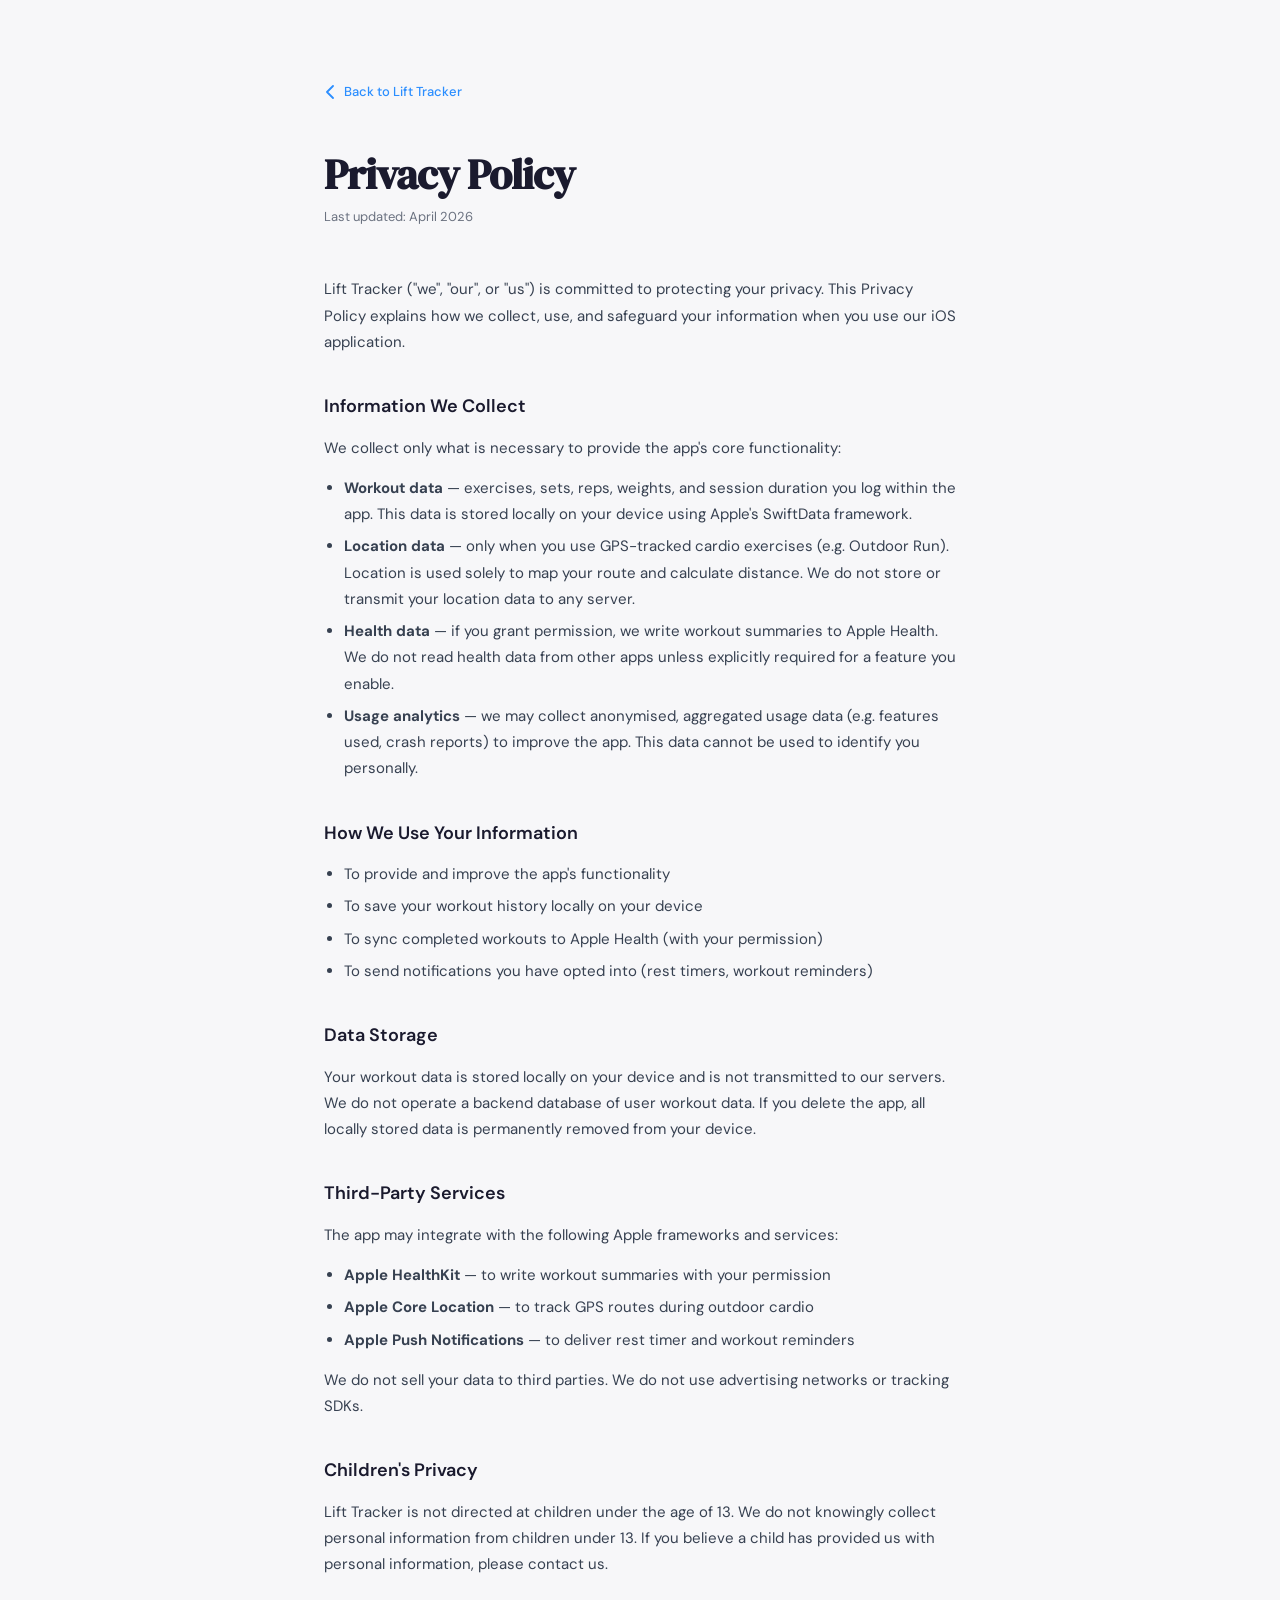
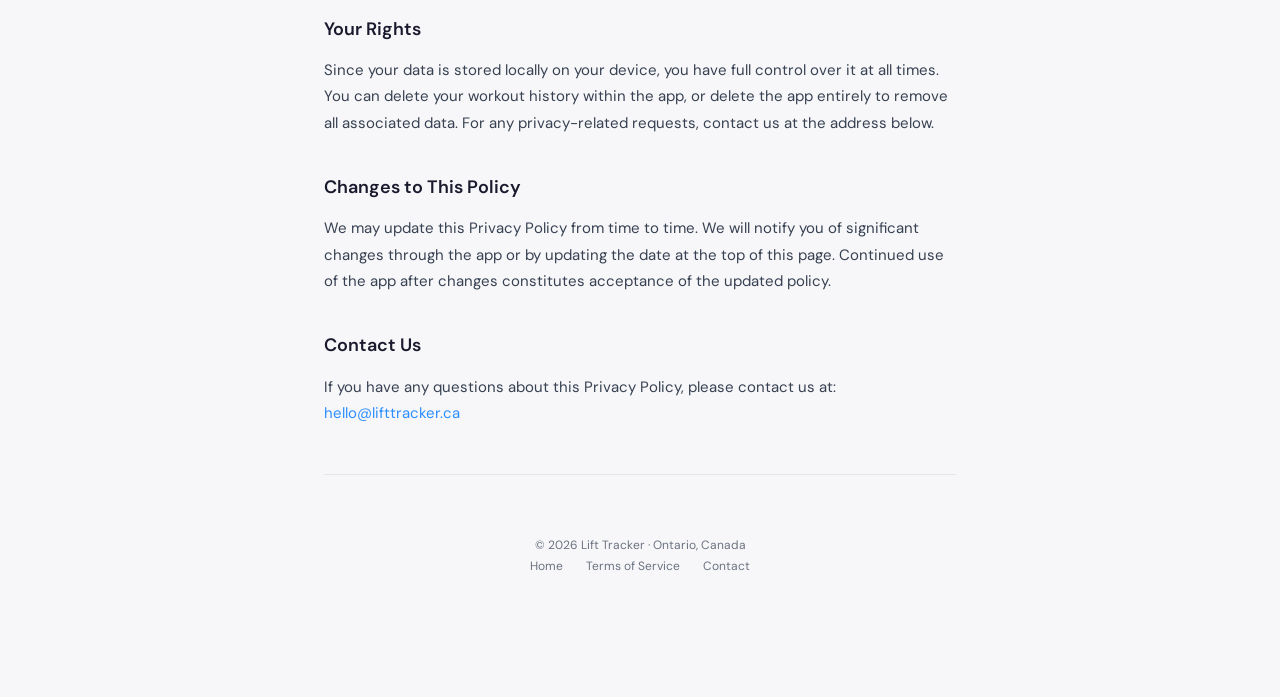
==== privacy.html @ 6d3fec97 "Add files via upload" ====
<!DOCTYPE html>
<html lang="en">
<head>
<meta charset="UTF-8">
<meta name="viewport" content="width=device-width, initial-scale=1.0">
<title>Privacy Policy — Lift Tracker</title>
<link rel="preconnect" href="https://fonts.googleapis.com">
<link href="https://fonts.googleapis.com/css2?family=DM+Sans:opsz,wght@9..40,400;9..40,500;9..40,600&family=DM+Serif+Display&display=swap" rel="stylesheet">
<style>
  *, *::before, *::after { box-sizing: border-box; margin: 0; padding: 0; }
  :root { --blue: #2B8EFF; --text: #1a1a2e; --muted: #6b7280; --bg: #f7f7f9; --border: rgba(0,0,0,0.07); }
  body { background: var(--bg); color: var(--text); font-family: 'DM Sans', sans-serif; line-height: 1.75; }
  .wrap { max-width: 680px; margin: 0 auto; padding: 80px 24px 120px; }
  .back { display: inline-flex; align-items: center; gap: 6px; font-size: 13px; color: var(--blue); text-decoration: none; margin-bottom: 48px; font-weight: 500; }
  .back:hover { opacity: 0.7; }
  .back svg { width: 14px; height: 14px; }
  h1 { font-family: 'DM Serif Display', serif; font-size: 42px; letter-spacing: -1px; line-height: 1.1; color: var(--text); margin-bottom: 8px; }
  .updated { font-size: 13px; color: var(--muted); margin-bottom: 48px; }
  h2 { font-size: 18px; font-weight: 600; color: var(--text); margin: 36px 0 12px; }
  p { font-size: 15px; color: #374151; margin-bottom: 14px; }
  ul { font-size: 15px; color: #374151; padding-left: 20px; margin-bottom: 14px; }
  ul li { margin-bottom: 6px; }
  .divider { height: 0.5px; background: var(--border); margin: 48px 0; }
  a { color: var(--blue); text-decoration: none; }
  a:hover { text-decoration: underline; }
  footer { text-align: center; font-size: 12px; color: var(--muted); margin-top: 60px; }
  footer a { color: var(--muted); margin: 0 10px; }
</style>
</head>
<body>
<div class="wrap">
  <a class="back" href="/"><svg viewBox="0 0 14 14" fill="none"><path d="M9 1L3 7l6 6" stroke="currentColor" stroke-width="1.8" stroke-linecap="round" stroke-linejoin="round"/></svg>Back to Lift Tracker</a>

  <h1>Privacy Policy</h1>
  <p class="updated">Last updated: April 2026</p>

  <p>Lift Tracker ("we", "our", or "us") is committed to protecting your privacy. This Privacy Policy explains how we collect, use, and safeguard your information when you use our iOS application.</p>

  <h2>Information We Collect</h2>
  <p>We collect only what is necessary to provide the app's core functionality:</p>
  <ul>
    <li><strong>Workout data</strong> — exercises, sets, reps, weights, and session duration you log within the app. This data is stored locally on your device using Apple's SwiftData framework.</li>
    <li><strong>Location data</strong> — only when you use GPS-tracked cardio exercises (e.g. Outdoor Run). Location is used solely to map your route and calculate distance. We do not store or transmit your location data to any server.</li>
    <li><strong>Health data</strong> — if you grant permission, we write workout summaries to Apple Health. We do not read health data from other apps unless explicitly required for a feature you enable.</li>
    <li><strong>Usage analytics</strong> — we may collect anonymised, aggregated usage data (e.g. features used, crash reports) to improve the app. This data cannot be used to identify you personally.</li>
  </ul>

  <h2>How We Use Your Information</h2>
  <ul>
    <li>To provide and improve the app's functionality</li>
    <li>To save your workout history locally on your device</li>
    <li>To sync completed workouts to Apple Health (with your permission)</li>
    <li>To send notifications you have opted into (rest timers, workout reminders)</li>
  </ul>

  <h2>Data Storage</h2>
  <p>Your workout data is stored locally on your device and is not transmitted to our servers. We do not operate a backend database of user workout data. If you delete the app, all locally stored data is permanently removed from your device.</p>

  <h2>Third-Party Services</h2>
  <p>The app may integrate with the following Apple frameworks and services:</p>
  <ul>
    <li><strong>Apple HealthKit</strong> — to write workout summaries with your permission</li>
    <li><strong>Apple Core Location</strong> — to track GPS routes during outdoor cardio</li>
    <li><strong>Apple Push Notifications</strong> — to deliver rest timer and workout reminders</li>
  </ul>
  <p>We do not sell your data to third parties. We do not use advertising networks or tracking SDKs.</p>

  <h2>Children's Privacy</h2>
  <p>Lift Tracker is not directed at children under the age of 13. We do not knowingly collect personal information from children under 13. If you believe a child has provided us with personal information, please contact us.</p>

  <h2>Your Rights</h2>
  <p>Since your data is stored locally on your device, you have full control over it at all times. You can delete your workout history within the app, or delete the app entirely to remove all associated data. For any privacy-related requests, contact us at the address below.</p>

  <h2>Changes to This Policy</h2>
  <p>We may update this Privacy Policy from time to time. We will notify you of significant changes through the app or by updating the date at the top of this page. Continued use of the app after changes constitutes acceptance of the updated policy.</p>

  <h2>Contact Us</h2>
  <p>If you have any questions about this Privacy Policy, please contact us at:<br>
  <a href="mailto:hello@lifttracker.ca">hello@lifttracker.ca</a></p>

  <div class="divider"></div>
  <footer>
    © 2026 Lift Tracker · Ontario, Canada
    <br>
    <a href="/">Home</a>
    <a href="/terms.html">Terms of Service</a>
    <a href="mailto:hello@lifttracker.ca">Contact</a>
  </footer>
</div>
</body>
</html>
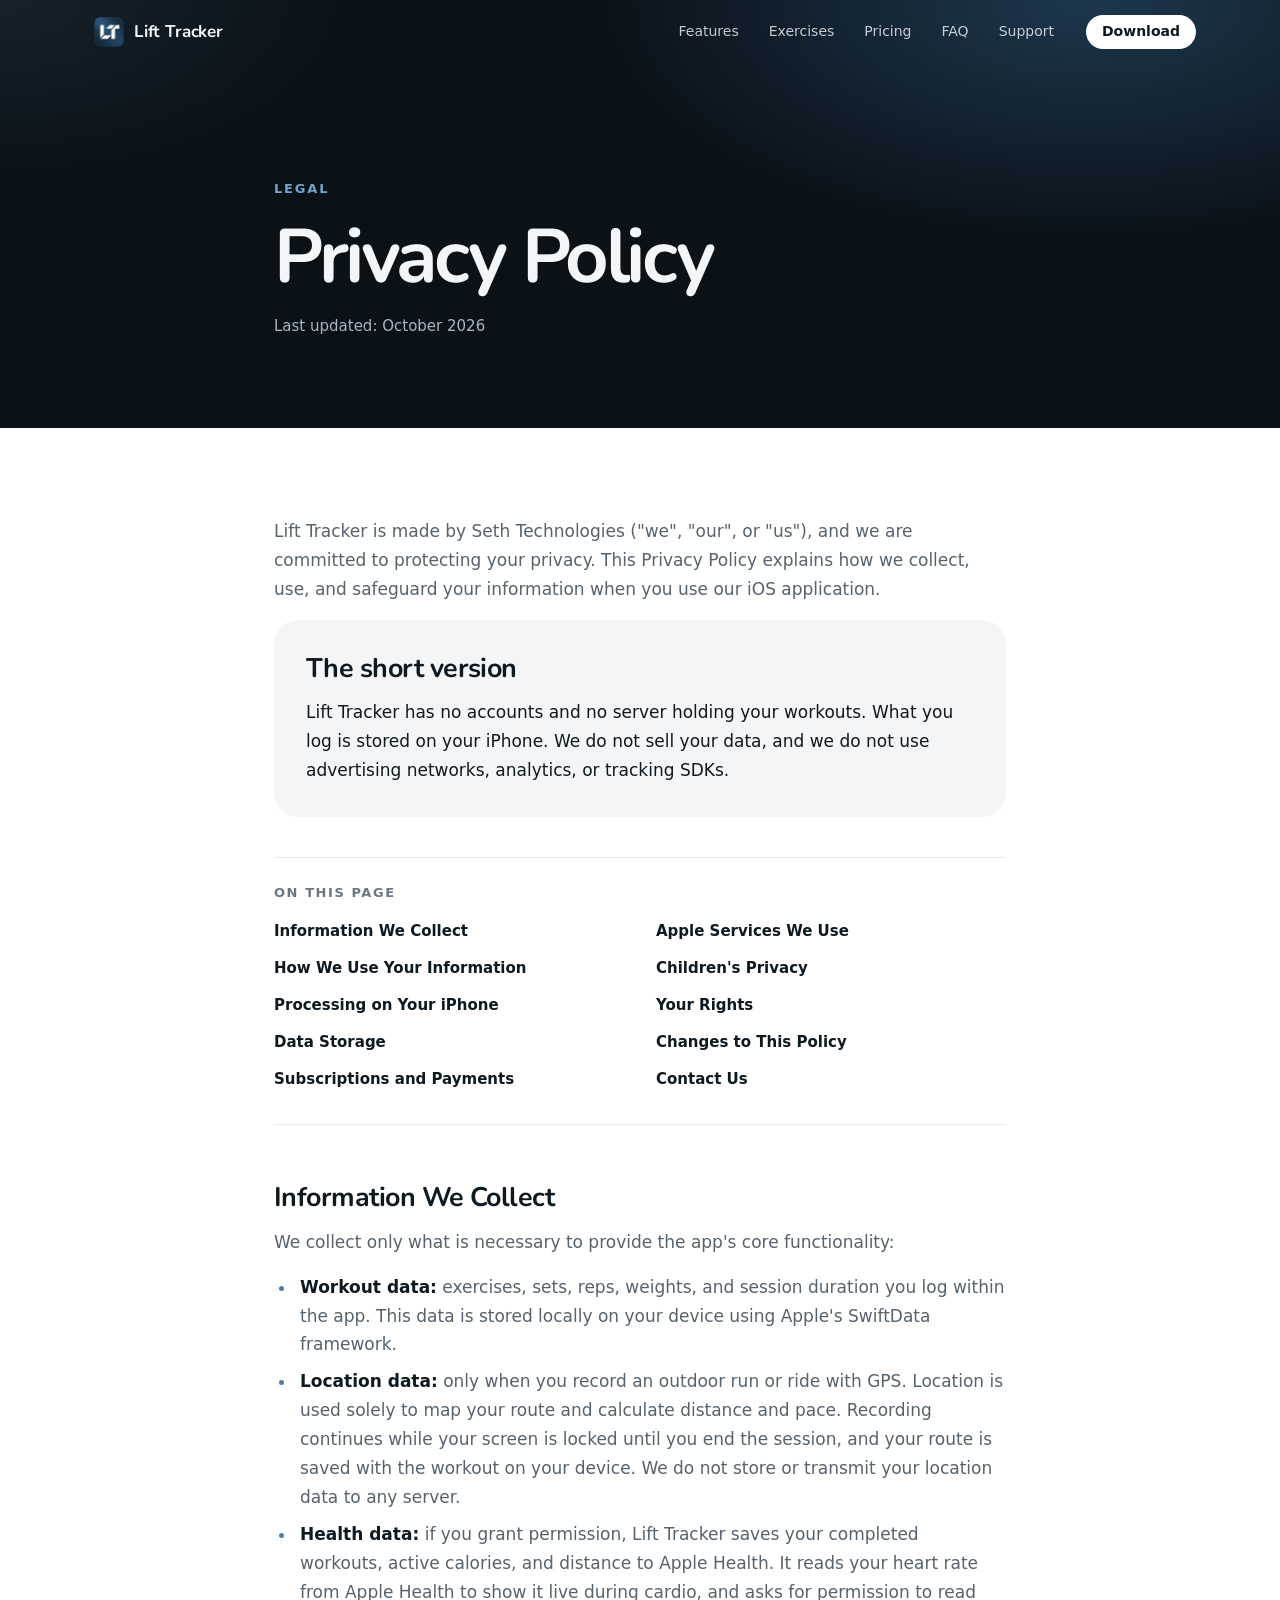
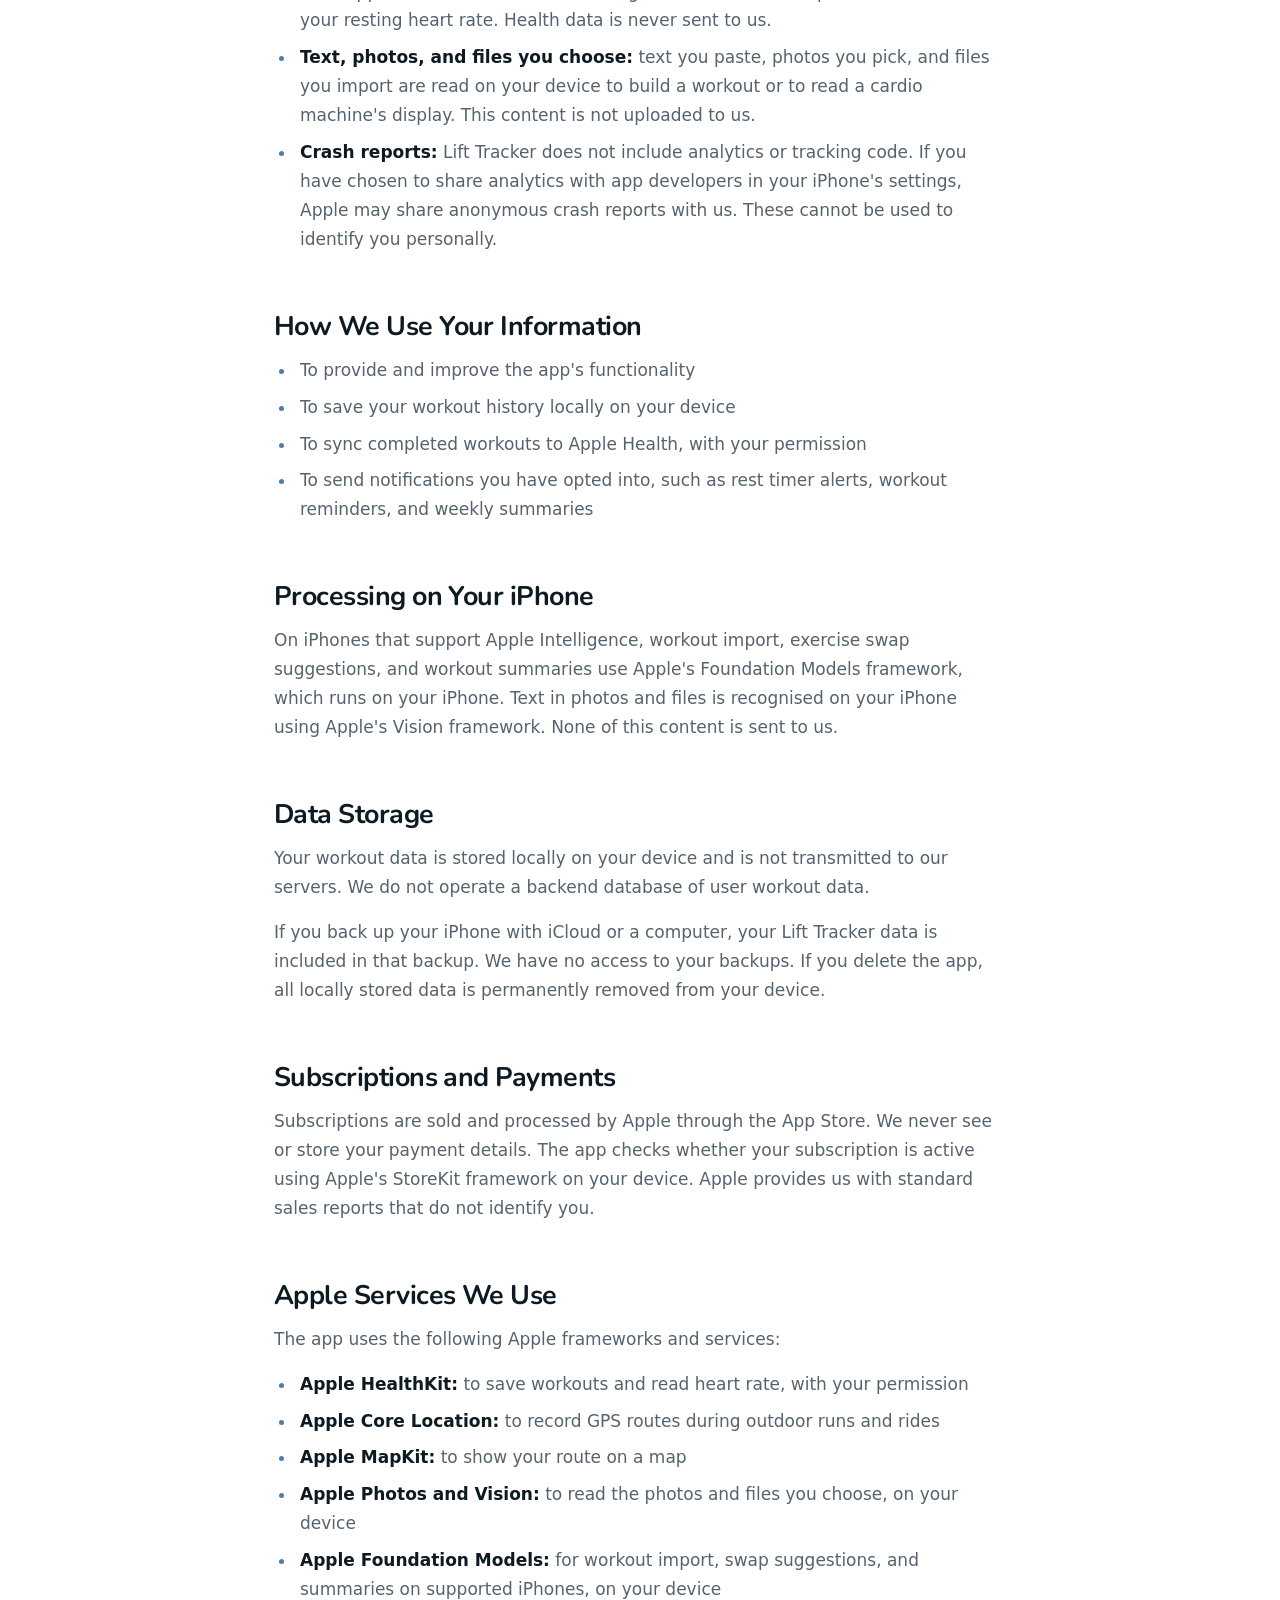
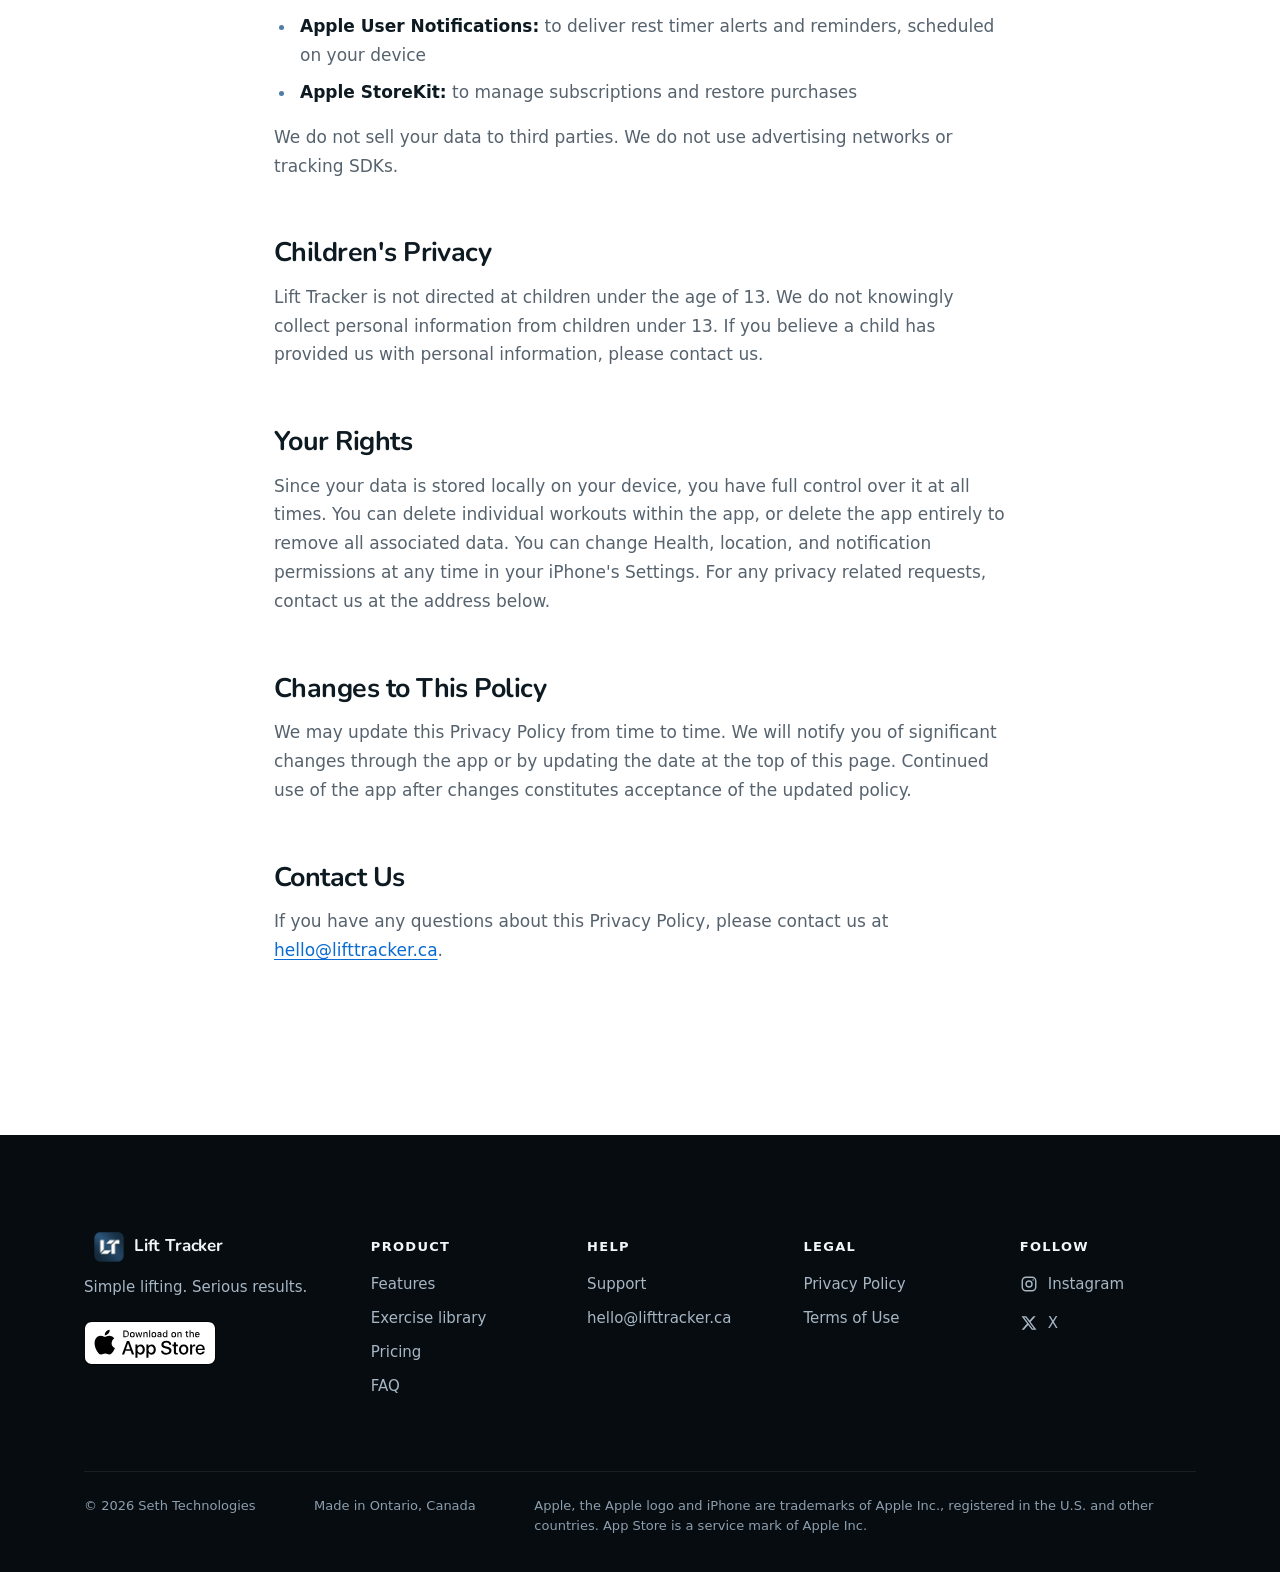
==== commit b954baa9: "Launch the new lifttracker.ca Replaces the pre-launch beta page with the new marketing site: home, s" ====
--- a/privacy.html
+++ b/privacy.html
@@ -1,91 +1,185 @@
-<!DOCTYPE html>
-<html lang="en">
+<!doctype html>
+<html lang="en-CA">
 <head>
-<meta charset="UTF-8">
-<meta name="viewport" content="width=device-width, initial-scale=1.0">
-<title>Privacy Policy — Lift Tracker</title>
-<link rel="preconnect" href="https://fonts.googleapis.com">
-<link href="https://fonts.googleapis.com/css2?family=DM+Sans:opsz,wght@9..40,400;9..40,500;9..40,600&family=DM+Serif+Display&display=swap" rel="stylesheet">
-<style>
-  *, *::before, *::after { box-sizing: border-box; margin: 0; padding: 0; }
-  :root { --blue: #2B8EFF; --text: #1a1a2e; --muted: #6b7280; --bg: #f7f7f9; --border: rgba(0,0,0,0.07); }
-  body { background: var(--bg); color: var(--text); font-family: 'DM Sans', sans-serif; line-height: 1.75; }
-  .wrap { max-width: 680px; margin: 0 auto; padding: 80px 24px 120px; }
-  .back { display: inline-flex; align-items: center; gap: 6px; font-size: 13px; color: var(--blue); text-decoration: none; margin-bottom: 48px; font-weight: 500; }
-  .back:hover { opacity: 0.7; }
-  .back svg { width: 14px; height: 14px; }
-  h1 { font-family: 'DM Serif Display', serif; font-size: 42px; letter-spacing: -1px; line-height: 1.1; color: var(--text); margin-bottom: 8px; }
-  .updated { font-size: 13px; color: var(--muted); margin-bottom: 48px; }
-  h2 { font-size: 18px; font-weight: 600; color: var(--text); margin: 36px 0 12px; }
-  p { font-size: 15px; color: #374151; margin-bottom: 14px; }
-  ul { font-size: 15px; color: #374151; padding-left: 20px; margin-bottom: 14px; }
-  ul li { margin-bottom: 6px; }
-  .divider { height: 0.5px; background: var(--border); margin: 48px 0; }
-  a { color: var(--blue); text-decoration: none; }
-  a:hover { text-decoration: underline; }
-  footer { text-align: center; font-size: 12px; color: var(--muted); margin-top: 60px; }
-  footer a { color: var(--muted); margin: 0 10px; }
-</style>
+<meta charset="utf-8">
+<meta name="viewport" content="width=device-width, initial-scale=1, viewport-fit=cover">
+<title>Privacy Policy | Lift Tracker</title>
+<meta name="description" content="How Lift Tracker handles your data. No account, no server holding your workouts, no ads and no tracking. Your training stays on your iPhone.">
+<link rel="canonical" href="https://lifttracker.ca/privacy.html">
+<meta name="apple-itunes-app" content="app-id=6761788196">
+<meta name="theme-color" content="#0A1218">
+<link rel="icon" href="/favicon.ico" sizes="any">
+<link rel="icon" type="image/png" sizes="32x32" href="/assets/img/icons/icon-32.png">
+<link rel="apple-touch-icon" href="/apple-touch-icon.png">
+<link rel="manifest" href="/site.webmanifest">
+<meta property="og:type" content="website">
+<meta property="og:site_name" content="Lift Tracker">
+<meta property="og:locale" content="en_CA">
+<meta property="og:url" content="https://lifttracker.ca/privacy.html">
+<meta property="og:title" content="Privacy Policy | Lift Tracker">
+<meta property="og:description" content="No account, no server holding your workouts, no ads and no tracking.">
+<meta property="og:image" content="https://lifttracker.ca/assets/img/og-image.jpg">
+<meta property="og:image:width" content="1200">
+<meta property="og:image:height" content="630">
+<meta name="twitter:card" content="summary_large_image">
+<meta name="twitter:site" content="@LiftTrackerApp">
+<link rel="preload" href="/assets/fonts/nunito-latin-wght.woff2" as="font" type="font/woff2" crossorigin>
+<link rel="stylesheet" href="/assets/css/site.css">
+<script>document.documentElement.classList.add('js');</script>
+<script src="/assets/js/site.js" defer></script>
 </head>
 <body>
-<div class="wrap">
-  <a class="back" href="/"><svg viewBox="0 0 14 14" fill="none"><path d="M9 1L3 7l6 6" stroke="currentColor" stroke-width="1.8" stroke-linecap="round" stroke-linejoin="round"/></svg>Back to Lift Tracker</a>
+<a class="skip" href="#main">Skip to content</a>
 
-  <h1>Privacy Policy</h1>
-  <p class="updated">Last updated: April 2026</p>
+<!-- =======================================================================
+     Header (shared: keep in sync with the other pages)
+     ======================================================================= -->
+<header class="nav" data-theme="dark">
+  <div class="nav__inner">
+    <a class="brand" href="/" aria-label="Lift Tracker home">
+      <picture><source type="image/webp" srcset="/assets/img/icon-dark-64.webp"><img src="/assets/img/icon-dark-64.png" width="30" height="30" alt=""></picture>
+      <span>Lift Tracker</span>
+    </a>
+    <nav class="nav__links" aria-label="Main">
+      <a href="/#gym">Features</a>
+      <a href="/#library">Exercises</a>
+      <a href="/#pricing">Pricing</a>
+      <a href="/#faq">FAQ</a>
+      <a href="/support.html">Support</a>
+    </nav>
+    <a class="btn btn--sm" href="https://apps.apple.com/ca/app/lift-tracker-gym-workout-log/id6761788196">Download</a>
+    <button class="nav__toggle" type="button" aria-expanded="false" aria-controls="menu" aria-label="Open menu"><span></span><span></span></button>
+  </div>
+  <div class="menu" id="menu">
+    <nav aria-label="Mobile">
+      <a class="menu__link" href="/#gym" style="--i:0">Features</a>
+      <a class="menu__link" href="/#library" style="--i:1">Exercises</a>
+      <a class="menu__link" href="/#pricing" style="--i:2">Pricing</a>
+      <a class="menu__link" href="/#faq" style="--i:3">FAQ</a>
+      <a class="menu__link" href="/support.html" style="--i:4">Support</a>
+    </nav>
+    <div class="menu__foot">
+      <a class="badge" href="https://apps.apple.com/ca/app/lift-tracker-gym-workout-log/id6761788196"><img src="/assets/img/app-store-badge-white.svg" width="150" height="50" alt="Download on the App Store"></a>
+      <p>Free for 14 days. iPhone with iOS 26 or later.</p>
+    </div>
+  </div>
+</header>
 
-  <p>Lift Tracker ("we", "our", or "us") is committed to protecting your privacy. This Privacy Policy explains how we collect, use, and safeguard your information when you use our iOS application.</p>
+<main id="main">
+  <section class="page-hero" data-nav="dark" aria-labelledby="page-title">
+    <div class="wrap wrap--narrow">
+      <p class="kicker">Legal</p>
+      <h1 class="h1 h1--page" id="page-title">Privacy Policy</h1>
+      <p class="page-hero__meta">Last updated: October 2026</p>
+    </div>
+  </section>
 
-  <h2>Information We Collect</h2>
-  <p>We collect only what is necessary to provide the app's core functionality:</p>
-  <ul>
-    <li><strong>Workout data</strong> — exercises, sets, reps, weights, and session duration you log within the app. This data is stored locally on your device using Apple's SwiftData framework.</li>
-    <li><strong>Location data</strong> — only when you use GPS-tracked cardio exercises (e.g. Outdoor Run). Location is used solely to map your route and calculate distance. We do not store or transmit your location data to any server.</li>
-    <li><strong>Health data</strong> — if you grant permission, we write workout summaries to Apple Health. We do not read health data from other apps unless explicitly required for a feature you enable.</li>
-    <li><strong>Usage analytics</strong> — we may collect anonymised, aggregated usage data (e.g. features used, crash reports) to improve the app. This data cannot be used to identify you personally.</li>
-  </ul>
+  <section class="page-body day" data-nav="light">
+    <div class="wrap wrap--narrow prose">
+      <p>Lift Tracker is made by Seth Technologies ("we", "our", or "us"), and we are committed to protecting your privacy. This Privacy Policy explains how we collect, use, and safeguard your information when you use our iOS application.</p>
 
-  <h2>How We Use Your Information</h2>
-  <ul>
-    <li>To provide and improve the app's functionality</li>
-    <li>To save your workout history locally on your device</li>
-    <li>To sync completed workouts to Apple Health (with your permission)</li>
-    <li>To send notifications you have opted into (rest timers, workout reminders)</li>
-  </ul>
+      <div class="summary">
+        <h2>The short version</h2>
+        <p>Lift Tracker has no accounts and no server holding your workouts. What you log is stored on your iPhone. We do not sell your data, and we do not use advertising networks, analytics, or tracking SDKs.</p>
+      </div>
 
-  <h2>Data Storage</h2>
-  <p>Your workout data is stored locally on your device and is not transmitted to our servers. We do not operate a backend database of user workout data. If you delete the app, all locally stored data is permanently removed from your device.</p>
+      <nav class="toc" aria-label="On this page">
+        <p>On this page</p>
+        <ol>
+          <li><a href="#collect">Information We Collect</a></li>
+          <li><a href="#use">How We Use Your Information</a></li>
+          <li><a href="#on-device">Processing on Your iPhone</a></li>
+          <li><a href="#storage">Data Storage</a></li>
+          <li><a href="#payments">Subscriptions and Payments</a></li>
+          <li><a href="#services">Apple Services We Use</a></li>
+          <li><a href="#children">Children's Privacy</a></li>
+          <li><a href="#rights">Your Rights</a></li>
+          <li><a href="#changes">Changes to This Policy</a></li>
+          <li><a href="#contact">Contact Us</a></li>
+        </ol>
+      </nav>
 
-  <h2>Third-Party Services</h2>
-  <p>The app may integrate with the following Apple frameworks and services:</p>
-  <ul>
-    <li><strong>Apple HealthKit</strong> — to write workout summaries with your permission</li>
-    <li><strong>Apple Core Location</strong> — to track GPS routes during outdoor cardio</li>
-    <li><strong>Apple Push Notifications</strong> — to deliver rest timer and workout reminders</li>
-  </ul>
-  <p>We do not sell your data to third parties. We do not use advertising networks or tracking SDKs.</p>
+      <h2 id="collect">Information We Collect</h2>
+      <p>We collect only what is necessary to provide the app's core functionality:</p>
+      <ul>
+        <li><strong>Workout data:</strong> exercises, sets, reps, weights, and session duration you log within the app. This data is stored locally on your device using Apple's SwiftData framework.</li>
+        <li><strong>Location data:</strong> only when you record an outdoor run or ride with GPS. Location is used solely to map your route and calculate distance and pace. Recording continues while your screen is locked until you end the session, and your route is saved with the workout on your device. We do not store or transmit your location data to any server.</li>
+        <li><strong>Health data:</strong> if you grant permission, Lift Tracker saves your completed workouts, active calories, and distance to Apple Health. It reads your heart rate from Apple Health to show it live during cardio, and asks for permission to read your resting heart rate. Health data is never sent to us.</li>
+        <li><strong>Text, photos, and files you choose:</strong> text you paste, photos you pick, and files you import are read on your device to build a workout or to read a cardio machine's display. This content is not uploaded to us.</li>
+        <li><strong>Crash reports:</strong> Lift Tracker does not include analytics or tracking code. If you have chosen to share analytics with app developers in your iPhone's settings, Apple may share anonymous crash reports with us. These cannot be used to identify you personally.</li>
+      </ul>
 
-  <h2>Children's Privacy</h2>
-  <p>Lift Tracker is not directed at children under the age of 13. We do not knowingly collect personal information from children under 13. If you believe a child has provided us with personal information, please contact us.</p>
+      <h2 id="use">How We Use Your Information</h2>
+      <ul>
+        <li>To provide and improve the app's functionality</li>
+        <li>To save your workout history locally on your device</li>
+        <li>To sync completed workouts to Apple Health, with your permission</li>
+        <li>To send notifications you have opted into, such as rest timer alerts, workout reminders, and weekly summaries</li>
+      </ul>
 
-  <h2>Your Rights</h2>
-  <p>Since your data is stored locally on your device, you have full control over it at all times. You can delete your workout history within the app, or delete the app entirely to remove all associated data. For any privacy-related requests, contact us at the address below.</p>
+      <h2 id="on-device">Processing on Your iPhone</h2>
+      <p>On iPhones that support Apple Intelligence, workout import, exercise swap suggestions, and workout summaries use Apple's Foundation Models framework, which runs on your iPhone. Text in photos and files is recognised on your iPhone using Apple's Vision framework. None of this content is sent to us.</p>
 
-  <h2>Changes to This Policy</h2>
-  <p>We may update this Privacy Policy from time to time. We will notify you of significant changes through the app or by updating the date at the top of this page. Continued use of the app after changes constitutes acceptance of the updated policy.</p>
+      <h2 id="storage">Data Storage</h2>
+      <p>Your workout data is stored locally on your device and is not transmitted to our servers. We do not operate a backend database of user workout data.</p>
+      <p>If you back up your iPhone with iCloud or a computer, your Lift Tracker data is included in that backup. We have no access to your backups. If you delete the app, all locally stored data is permanently removed from your device.</p>
 
-  <h2>Contact Us</h2>
-  <p>If you have any questions about this Privacy Policy, please contact us at:<br>
-  <a href="mailto:hello@lifttracker.ca">hello@lifttracker.ca</a></p>
+      <h2 id="payments">Subscriptions and Payments</h2>
+      <p>Subscriptions are sold and processed by Apple through the App Store. We never see or store your payment details. The app checks whether your subscription is active using Apple's StoreKit framework on your device. Apple provides us with standard sales reports that do not identify you.</p>
 
-  <div class="divider"></div>
-  <footer>
-    © 2026 Lift Tracker · Ontario, Canada
-    <br>
-    <a href="/">Home</a>
-    <a href="/terms.html">Terms of Service</a>
-    <a href="mailto:hello@lifttracker.ca">Contact</a>
-  </footer>
-</div>
+      <h2 id="services">Apple Services We Use</h2>
+      <p>The app uses the following Apple frameworks and services:</p>
+      <ul>
+        <li><strong>Apple HealthKit:</strong> to save workouts and read heart rate, with your permission</li>
+        <li><strong>Apple Core Location:</strong> to record GPS routes during outdoor runs and rides</li>
+        <li><strong>Apple MapKit:</strong> to show your route on a map</li>
+        <li><strong>Apple Photos and Vision:</strong> to read the photos and files you choose, on your device</li>
+        <li><strong>Apple Foundation Models:</strong> for workout import, swap suggestions, and summaries on supported iPhones, on your device</li>
+        <li><strong>Apple User Notifications:</strong> to deliver rest timer alerts and reminders, scheduled on your device</li>
+        <li><strong>Apple StoreKit:</strong> to manage subscriptions and restore purchases</li>
+      </ul>
+      <p>We do not sell your data to third parties. We do not use advertising networks or tracking SDKs.</p>
+
+      <h2 id="children">Children's Privacy</h2>
+      <p>Lift Tracker is not directed at children under the age of 13. We do not knowingly collect personal information from children under 13. If you believe a child has provided us with personal information, please contact us.</p>
+
+      <h2 id="rights">Your Rights</h2>
+      <p>Since your data is stored locally on your device, you have full control over it at all times. You can delete individual workouts within the app, or delete the app entirely to remove all associated data. You can change Health, location, and notification permissions at any time in your iPhone's Settings. For any privacy related requests, contact us at the address below.</p>
+
+      <h2 id="changes">Changes to This Policy</h2>
+      <p>We may update this Privacy Policy from time to time. We will notify you of significant changes through the app or by updating the date at the top of this page. Continued use of the app after changes constitutes acceptance of the updated policy.</p>
+
+      <h2 id="contact">Contact Us</h2>
+      <p>If you have any questions about this Privacy Policy, please contact us at <a href="mailto:hello@lifttracker.ca">hello@lifttracker.ca</a>.</p>
+    </div>
+  </section>
+</main>
+
+<!-- =======================================================================
+     Footer (shared: keep in sync with the other pages)
+     ======================================================================= -->
+<footer class="footer" data-nav="dark">
+  <div class="wrap">
+    <div class="footer__top">
+      <div class="footer__brand">
+        <a class="brand" href="/"><picture><source type="image/webp" srcset="/assets/img/icon-dark-64.webp"><img src="/assets/img/icon-dark-64.png" width="30" height="30" alt=""></picture><span>Lift Tracker</span></a>
+        <p>Simple lifting. Serious results.</p>
+        <a class="badge" href="https://apps.apple.com/ca/app/lift-tracker-gym-workout-log/id6761788196"><img src="/assets/img/app-store-badge-white.svg" width="132" height="44" alt="Download on the App Store"></a>
+      </div>
+      <nav aria-labelledby="f-product"><h2 id="f-product">Product</h2><ul><li><a href="/#gym">Features</a></li><li><a href="/#library">Exercise library</a></li><li><a href="/#pricing">Pricing</a></li><li><a href="/#faq">FAQ</a></li></ul></nav>
+      <nav aria-labelledby="f-help"><h2 id="f-help">Help</h2><ul><li><a href="/support.html">Support</a></li><li><a href="mailto:hello@lifttracker.ca">hello@lifttracker.ca</a></li></ul></nav>
+      <nav aria-labelledby="f-legal"><h2 id="f-legal">Legal</h2><ul><li><a href="/privacy.html" aria-current="page">Privacy Policy</a></li><li><a href="/terms.html">Terms of Use</a></li></ul></nav>
+      <nav aria-labelledby="f-follow" class="footer__social"><h2 id="f-follow">Follow</h2><ul>
+        <li><a href="https://instagram.com/LiftTrackerApp" rel="noopener"><svg viewBox="0 0 24 24" fill="none" stroke="currentColor" stroke-width="1.9" aria-hidden="true"><rect x="3" y="3" width="18" height="18" rx="5"/><circle cx="12" cy="12" r="4"/><circle cx="17.5" cy="6.5" r="1" fill="currentColor" stroke="none"/></svg>Instagram</a></li>
+        <li><a href="https://x.com/LiftTrackerApp" rel="noopener"><svg viewBox="0 0 24 24" fill="currentColor" aria-hidden="true"><path d="M17.8 3h3.1l-6.8 7.7L22 21h-6.2l-4.9-6.3L5.3 21H2.2l7.2-8.3L2 3h6.4l4.4 5.8L17.8 3zm-1.1 16.2h1.7L7.4 4.7H5.6l11.1 14.5z"/></svg>X</a></li>
+      </ul></nav>
+    </div>
+    <div class="footer__bottom">
+      <p>© 2026 Seth Technologies</p>
+      <p>Made in Ontario, Canada</p>
+      <p class="footer__legal">Apple, the Apple logo and iPhone are trademarks of Apple Inc., registered in the U.S. and other countries. App Store is a service mark of Apple Inc.</p>
+    </div>
+  </div>
+</footer>
 </body>
 </html>
--- a/assets/css/site.css
+++ b/assets/css/site.css
@@ -0,0 +1,753 @@
+/* ==========================================================================
+   lifttracker.ca · shared styles
+   Every page uses this file. Sections are marked with banner comments.
+   ========================================================================== */
+
+/* Fonts: Apple devices get SF Pro Rounded through ui-rounded; everyone else
+   gets Nunito, hosted here (no Google Fonts). */
+@font-face {
+  font-family: "Nunito Variable";
+  src: url("../fonts/nunito-latin-wght.woff2") format("woff2");
+  font-weight: 200 1000;
+  font-style: normal;
+  font-display: swap;
+  unicode-range: U+0000-00FF, U+0131, U+0152-0153, U+02BB-02BC, U+02C6, U+02DA, U+02DC, U+0304, U+0308, U+0329, U+2000-206F, U+20AC, U+2122, U+2191, U+2193, U+2212, U+2215, U+FEFF, U+FFFD;
+}
+
+/* ==========================================================================
+   Tokens
+   ========================================================================== */
+:root {
+  /* Night (dark sections) */
+  --night: #0A1218;
+  --night-2: #0E1922;
+  --night-3: #12202B;
+  --on-night: #F3F6F9;
+  --fog: #A7B6C4;
+  --fog-2: #8D9EAE;
+  --hair: rgba(255, 255, 255, 0.08);
+  --hair-2: rgba(255, 255, 255, 0.14);
+
+  /* Day (light sections) */
+  --ink: #0E1A22;
+  --ink-2: #56636E;
+  --ink-3: #6B7782;
+  --paper: #FFFFFF;
+  --mist: #F3F5F7;
+  --line: rgba(14, 26, 34, 0.09);
+
+  /* Sampled from the app icon */
+  --steel-300: #70A4CE;
+  --steel-500: #4F7DA3;
+  --steel-700: #3D6586;
+  --steel-soft: #8DB9DF;
+  --navy-900: #142B3C;
+  --navy-500: #294F71;
+
+  /* From the app (AppColors.swift and the workout builder) */
+  --accent: #3399FF;
+  --accent-on-night: #5AADFF;
+  --link: #0A6BD1;
+  --link-on-night: #6CB6FF;
+  --pr: #FFD133;
+  --rest: #FF8C1A;
+  --cardio: #26E680;
+  --circuit: #FF408C;
+  --hr: #FF3B30;
+
+  --font-display: ui-rounded, "SF Pro Rounded", "Nunito Variable", system-ui, sans-serif;
+  --font-text: system-ui, -apple-system, BlinkMacSystemFont, "Segoe UI", Roboto, "Helvetica Neue", Arial, sans-serif;
+
+  --ease-out: cubic-bezier(0.22, 1, 0.36, 1);
+  --gutter: clamp(20px, 5vw, 64px);
+  --maxw: 1240px;
+  --nav-h: 64px;
+
+  /* Phone size: fits the viewport height on desktop */
+  --pw: clamp(250px, min(27vw, calc((100svh - 150px) / 2.1)), 350px);
+  --ph: calc(var(--pw) * 2.08);
+}
+
+/* ==========================================================================
+   Base
+   ========================================================================== */
+*, *::before, *::after { box-sizing: border-box; }
+html { -webkit-text-size-adjust: 100%; text-size-adjust: 100%; scroll-padding-top: var(--nav-h); }
+body {
+  margin: 0; font-family: var(--font-text); font-size: 1.0625rem; line-height: 1.55;
+  color: var(--on-night); background: var(--night);
+  -webkit-font-smoothing: antialiased; -moz-osx-font-smoothing: grayscale;
+}
+img, svg { display: block; max-width: 100%; }
+picture { display: contents; }
+a { color: inherit; }
+:focus-visible { outline: 3px solid var(--accent); outline-offset: 3px; border-radius: 10px; }
+/* On light backgrounds the accent is too pale for a focus ring (2.9:1), so use the link blue (5.2:1) */
+.day :focus-visible, .mist :focus-visible, .nav[data-theme="light"] :focus-visible { outline-color: var(--link); }
+.sr-only { position: absolute; width: 1px; height: 1px; padding: 0; margin: -1px; overflow: hidden; clip: rect(0 0 0 0); white-space: nowrap; border: 0; }
+.skip { position: absolute; left: 12px; top: -80px; z-index: 100; background: #fff; color: var(--ink); padding: 10px 16px; border-radius: 12px; text-decoration: none; font-weight: 600; }
+.skip:focus { top: 12px; }
+.wrap { max-width: var(--maxw); margin: 0 auto; padding-inline: var(--gutter); }
+.night { background: var(--night); color: var(--on-night); }
+.day { background: var(--paper); color: var(--ink); }
+.mist { background: var(--mist); color: var(--ink); }
+.section { padding-block: clamp(110px, 14vw, 200px); }
+.section__head { margin-bottom: clamp(56px, 7vw, 96px); }
+
+/* ==========================================================================
+   Header: glass after scrolling, light or dark to match the section under it
+   ========================================================================== */
+.nav {
+  position: fixed; inset: 0 0 auto 0; z-index: 50; height: var(--nav-h); color: var(--on-night);
+  transition: background-color 0.4s var(--ease-out), box-shadow 0.4s var(--ease-out), color 0.3s;
+}
+.nav[data-elevated] {
+  background: rgba(10, 18, 24, 0.72);
+  -webkit-backdrop-filter: saturate(180%) blur(20px); backdrop-filter: saturate(180%) blur(20px);
+  box-shadow: 0 1px 0 var(--hair);
+}
+.nav[data-theme="light"] { color: var(--ink); }
+.nav[data-theme="light"][data-elevated] { background: rgba(255, 255, 255, 0.78); box-shadow: 0 1px 0 var(--line); }
+.nav__inner { max-width: var(--maxw); height: 100%; margin: 0 auto; padding: 0 var(--gutter); display: flex; align-items: center; gap: 32px; }
+.brand { display: inline-flex; align-items: center; gap: 10px; text-decoration: none; font-family: var(--font-display); font-weight: 700; font-size: 1.0625rem; letter-spacing: -0.01em; }
+.brand img { width: 30px; height: 30px; }
+.nav__links { margin-left: auto; display: flex; gap: 30px; }
+.nav__links a { text-decoration: none; font-size: 0.875rem; font-weight: 500; opacity: 0.8; padding: 8px 0; transition: opacity 0.2s; }
+.nav__links a:hover, .nav__links a[aria-current="page"] { opacity: 1; }
+.btn { display: inline-flex; align-items: center; justify-content: center; border-radius: 999px; font-weight: 600; text-decoration: none; white-space: nowrap; transition: transform 0.12s ease-out, background-color 0.2s, color 0.2s; }
+.btn:active { transform: scale(0.97); }
+.btn--sm { height: 34px; padding: 0 16px; font-size: 0.875rem; }
+.nav .btn { background: #fff; color: var(--ink); }
+.nav[data-theme="light"] .btn { background: var(--ink); color: #fff; }
+.nav__toggle { display: none; width: 44px; height: 44px; margin: 0 -10px 0 auto; padding: 0; border: 0; background: transparent; color: inherit; border-radius: 12px; cursor: pointer; place-items: center; }
+.nav__toggle span { grid-area: 1 / 1; width: 20px; height: 1.75px; border-radius: 2px; background: currentColor; transition: transform 0.45s var(--ease-out); }
+.nav__toggle span:first-child { transform: translateY(-4px); }
+.nav__toggle span:last-child { transform: translateY(4px); }
+.nav__toggle[aria-expanded="true"] span:first-child { transform: rotate(45deg); }
+.nav__toggle[aria-expanded="true"] span:last-child { transform: rotate(-45deg); }
+.menu {
+  position: fixed; inset: var(--nav-h) 0 0 0; z-index: 49; display: flex; flex-direction: column; overflow-y: auto;
+  padding: 12px var(--gutter) calc(28px + env(safe-area-inset-bottom, 0px));
+  background: rgba(10, 18, 24, 0.98); -webkit-backdrop-filter: blur(30px); backdrop-filter: blur(30px); color: var(--on-night);
+  visibility: hidden; opacity: 0; transform: translateY(-6px);
+  transition: opacity 0.3s var(--ease-out), transform 0.45s var(--ease-out), visibility 0s linear 0.45s;
+}
+.menu[data-open] { visibility: visible; opacity: 1; transform: none; transition: opacity 0.3s var(--ease-out), transform 0.45s var(--ease-out), visibility 0s; }
+.menu__link { display: block; padding: 14px 0; border-bottom: 1px solid var(--hair); font-family: var(--font-display); font-size: 1.875rem; font-weight: 700; letter-spacing: -0.03em; text-decoration: none; }
+.menu[data-open] .menu__link { animation: rise 0.55s var(--ease-out) both; animation-delay: calc(var(--i) * 45ms + 60ms); }
+.menu__foot { margin-top: auto; padding-top: 28px; display: grid; justify-items: start; gap: 12px; }
+.menu__foot p { margin: 0; color: var(--fog); font-size: 0.875rem; }
+.menu-open .nav { background: var(--night); color: var(--on-night); }
+.menu-open .nav .btn { background: #fff; color: var(--ink); }
+.menu-open, .menu-open body { overflow: hidden; }
+@media (max-width: 899px) { .nav__links, .nav .btn--sm { display: none; } .nav__toggle { display: inline-grid; } }
+@media (min-width: 900px) { .menu { display: none; } }
+
+/* ==========================================================================
+   Type
+   ========================================================================== */
+.kicker { display: flex; align-items: baseline; gap: 12px; margin: 0 0 22px; font-size: 0.8125rem; font-weight: 700; letter-spacing: 0.14em; text-transform: uppercase; color: var(--k, var(--steel-300)); }
+.kicker__num { font-variant-numeric: tabular-nums; letter-spacing: 0.04em; }
+.h1 { margin: 0; font-family: var(--font-display); font-weight: 700; font-size: clamp(3rem, 1.6rem + 4.6vw, 6.25rem); line-height: 0.97; letter-spacing: -0.045em; text-wrap: balance; }
+.h1 em { font-style: normal; color: var(--steel-soft); }
+.h2 { margin: 0; font-family: var(--font-display); font-weight: 700; font-size: clamp(2.375rem, 1.4rem + 3.6vw, 4.5rem); line-height: 1; letter-spacing: -0.038em; text-wrap: balance; max-width: 15ch; }
+.lead { margin: 24px 0 0; font-size: clamp(1.125rem, 1rem + 0.5vw, 1.375rem); line-height: 1.45; letter-spacing: -0.012em; color: var(--fog); max-width: 40ch; text-wrap: pretty; }
+.day .lead, .mist .lead { color: var(--ink-2); }
+.fine { font-size: 0.875rem; line-height: 1.5; color: var(--fog-2); }
+.day .fine, .mist .fine { color: var(--ink-3); }
+.badge { display: inline-block; border-radius: 12px; transition: transform 0.12s ease-out; }
+.badge:active { transform: scale(0.97); }
+.badge img { height: 54px; width: auto; }
+.textlink { color: var(--link-on-night); text-decoration: underline; text-underline-offset: 0.18em; text-decoration-thickness: 1px; }
+.day .textlink, .mist .textlink { color: var(--link); }
+
+/* ==========================================================================
+   Stage: hero and "In the gym" share one pinned phone on desktop
+   ========================================================================== */
+.stage-bg {
+  position: relative; isolation: isolate; overflow: clip;
+  background:
+    radial-gradient(60% 50% at 78% 18%, rgba(41, 79, 113, 0.55), rgba(41, 79, 113, 0) 70%),
+    radial-gradient(40% 35% at 8% 4%, rgba(112, 164, 206, 0.12), rgba(112, 164, 206, 0) 70%),
+    linear-gradient(180deg, var(--night) 0%, #0B151C 60%, var(--night) 100%);
+}
+.stage-bg::before {
+  content: ""; position: absolute; z-index: -1; width: 70vmax; height: 70vmax; right: -20vmax; top: -30vmax; border-radius: 50%;
+  background: radial-gradient(closest-side, rgba(90, 173, 255, 0.10), rgba(90, 173, 255, 0));
+  animation: drift 40s ease-in-out infinite alternate;
+}
+@keyframes drift { to { transform: translate(-12vmax, 14vmax); } }
+.stage { max-width: var(--maxw); margin: 0 auto; padding-inline: var(--gutter); display: grid; grid-template-columns: minmax(0, 1fr) minmax(0, 0.92fr); column-gap: clamp(32px, 5vw, 96px); }
+.stage__device { position: relative; }
+.device-sticky { position: sticky; top: calc(var(--nav-h) + max(16px, (100svh - var(--nav-h) - var(--ph)) / 2)); display: grid; justify-items: center; }
+.hero { min-height: 100svh; display: flex; flex-direction: column; justify-content: center; padding: calc(var(--nav-h) + 40px) 0 72px; }
+.hero__cta { margin-top: 40px; display: flex; flex-wrap: wrap; align-items: center; gap: 16px 22px; }
+.hero__cta .fine { margin: 0; line-height: 1.45; }
+.stats { margin: clamp(48px, 6vw, 72px) 0 0; padding: 0; list-style: none; display: grid; grid-template-columns: repeat(3, auto); justify-content: start; }
+.stats li { padding: 4px 28px 4px 0; margin-right: 28px; border-right: 1px solid var(--hair-2); }
+.stats li:last-child { border-right: 0; margin-right: 0; }
+.stats b { display: block; font-family: var(--font-display); font-size: clamp(1.75rem, 1.3rem + 1.2vw, 2.25rem); font-weight: 700; letter-spacing: -0.03em; line-height: 1.05; font-variant-numeric: tabular-nums; }
+.stats span { font-size: 0.8125rem; color: var(--fog); }
+.story { padding: clamp(80px, 10vw, 140px) 0 clamp(80px, 12vw, 180px); }
+.story__head { margin-bottom: clamp(24px, 4vw, 48px); }
+.step { min-height: 74vh; display: flex; flex-direction: column; justify-content: center; max-width: 30rem; transition: opacity 0.5s var(--ease-out); }
+.step__n { margin: 0 0 14px; font-size: 0.8125rem; font-weight: 700; letter-spacing: 0.08em; color: var(--accent-on-night); font-variant-numeric: tabular-nums; }
+.step__t { margin: 0; font-family: var(--font-display); font-weight: 700; font-size: clamp(1.75rem, 1.2rem + 1.8vw, 2.75rem); line-height: 1.05; letter-spacing: -0.03em; }
+.step__p { margin: 16px 0 0; color: var(--fog); font-size: 1.125rem; line-height: 1.5; max-width: 34ch; }
+.snippet { display: none; }
+@media (min-width: 1000px) {
+  .js .step { opacity: 0.72; }
+  .js .step.is-active { opacity: 1; }
+}
+@media (max-width: 999px) {
+  :root { --pw: min(300px, 74vw); }
+  .stage { grid-template-columns: minmax(0, 1fr); }
+  .stage__copy { display: contents; }
+  .hero { order: 1; min-height: 0; padding: calc(var(--nav-h) + 40px) 0 48px; }
+  .stage__device { order: 2; }
+  .story { order: 3; padding-top: clamp(72px, 14vw, 120px); }
+  .device-sticky { position: relative; top: 0; }
+  .step { min-height: 0; padding: 40px 0; max-width: 34rem; }
+  .snippet { display: block; margin-top: 28px; }
+  .stats { grid-template-columns: repeat(3, minmax(0, 1fr)); }
+  .stats li { padding-right: 12px; margin-right: 12px; }
+}
+
+/* ==========================================================================
+   The iPhone (drawn in HTML and CSS, not a screenshot)
+   ========================================================================== */
+.iphone-tilt { perspective: 1600px; }
+.iphone {
+  position: relative; width: var(--pw); padding: calc(var(--pw) * 0.012); border-radius: calc(var(--pw) * 0.178);
+  background: linear-gradient(145deg, #6B737C 0%, #2A2F35 28%, #59616A 52%, #23282D 78%, #4C535B 100%);
+  box-shadow: 0 0 0 1px rgba(255, 255, 255, 0.05), 0 60px 120px -40px rgba(0, 0, 0, 0.8), 0 40px 80px -40px rgba(30, 80, 130, 0.55);
+  transform-style: preserve-3d; transition: transform 0.6s var(--ease-out);
+}
+.iphone__bezel { padding: calc(var(--pw) * 0.026); border-radius: calc(var(--pw) * 0.166); background: #050607; }
+.iphone__screen { position: relative; container-type: inline-size; aspect-ratio: 390 / 844; border-radius: calc(var(--pw) * 0.142); overflow: hidden; background: #F2F2F7; isolation: isolate; }
+.iphone__screen::after { content: ""; position: absolute; inset: 0; z-index: 20; pointer-events: none; background: linear-gradient(118deg, rgba(255, 255, 255, 0.16) 0%, rgba(255, 255, 255, 0) 32%); }
+.iphone__btn { position: absolute; width: calc(var(--pw) * 0.012); border-radius: 2px; background: linear-gradient(90deg, #3B4248, #6A727A); }
+.iphone__btn--a { left: calc(var(--pw) * -0.008); top: 17%; height: 4%; }
+.iphone__btn--v1 { left: calc(var(--pw) * -0.008); top: 24%; height: 7.5%; }
+.iphone__btn--v2 { left: calc(var(--pw) * -0.008); top: 33%; height: 7.5%; }
+.iphone__btn--p { right: calc(var(--pw) * -0.008); top: 27%; height: 11%; }
+
+/* App UI, drawn at 390 design pixels and scaled by its container */
+.ui {
+  --px: calc(100cqw / 390);
+  --wc: #3399FF; --wc-tint: rgba(51, 153, 255, 0.14); --wc-line: rgba(51, 153, 255, 0.24); --wc-done: rgba(51, 153, 255, 0.55);
+  --ios-bg: #F2F2F7; --ios-label: #0B0B0F; --ios-2: #8E8E93; --ios-3: #BDBDC4; --ios-sep: #ECECF1; --ios-fill: #E9E9EE;
+  position: relative; height: 100%; overflow: hidden; background: var(--ios-bg); color: var(--ios-label);
+  font-family: var(--font-display); font-variant-numeric: tabular-nums; font-size: calc(15 * var(--px)); line-height: 1.25; text-align: left;
+}
+.ui svg { display: block; }
+.ui-status { height: calc(54 * var(--px)); display: flex; align-items: center; justify-content: space-between; padding: calc(6 * var(--px)) calc(30 * var(--px)) 0 calc(38 * var(--px)); font-family: var(--font-text); font-weight: 600; font-size: calc(16 * var(--px)); }
+.ui-icons { display: flex; align-items: center; gap: calc(6 * var(--px)); }
+.ui-icons svg { height: calc(12 * var(--px)); width: auto; }
+.ui-island { position: absolute; z-index: 9; top: calc(11 * var(--px)); left: 50%; transform: translateX(-50%); width: calc(124 * var(--px)); height: calc(36 * var(--px)); border-radius: calc(20 * var(--px)); background: #000; }
+.ui-top { display: grid; grid-template-columns: auto 1fr auto; align-items: center; padding: calc(4 * var(--px)) calc(16 * var(--px)) calc(10 * var(--px)); }
+.ui-circle { width: calc(38 * var(--px)); height: calc(38 * var(--px)); border-radius: 50%; background: var(--ios-fill); display: grid; place-items: center; color: #6B6B72; }
+.ui-circle svg { width: calc(15 * var(--px)); height: calc(15 * var(--px)); }
+.ui-circle--wc { background: var(--wc); color: #fff; }
+.ui-title { display: grid; justify-items: center; gap: calc(1 * var(--px)); }
+.ui-title span { font-size: calc(14 * var(--px)); color: var(--ios-2); font-weight: 600; }
+.ui-title b { font-size: calc(25 * var(--px)); color: var(--wc); font-weight: 700; letter-spacing: -0.01em; line-height: 1.05; }
+.ui-progress { height: calc(3 * var(--px)); background: var(--ios-sep); }
+.ui-progress i { display: block; height: 100%; width: 22%; background: var(--wc); transition: width 0.6s var(--ease-out); }
+.ui-scroll { padding: calc(12 * var(--px)); display: grid; gap: calc(12 * var(--px)); }
+.ui-restwrap { display: grid; grid-template-rows: 0fr; margin-bottom: calc(-12 * var(--px)); transition: grid-template-rows 0.5s var(--ease-out), margin 0.5s var(--ease-out); }
+.ui-restwrap > div { overflow: hidden; }
+.ui-rest { display: flex; align-items: center; gap: calc(12 * var(--px)); background: #fff; border-radius: calc(16 * var(--px)); padding: calc(12 * var(--px)) calc(14 * var(--px)); box-shadow: 0 1px 2px rgba(0, 0, 0, 0.05); }
+.ui-rest small { display: block; font-size: calc(11 * var(--px)); font-weight: 700; color: var(--ios-2); letter-spacing: 0.05em; }
+.ui-rest b { display: block; font-size: calc(30 * var(--px)); font-weight: 700; letter-spacing: -0.01em; line-height: 1; }
+.ui-rest__ring { width: calc(34 * var(--px)); height: calc(34 * var(--px)); transform: rotate(-90deg); }
+.ui-rest__ring circle:last-child { transition: stroke-dashoffset 1s linear; }
+.ui-pill { height: calc(32 * var(--px)); padding: 0 calc(12 * var(--px)); border-radius: 999px; display: inline-flex; align-items: center; font-size: calc(14 * var(--px)); font-weight: 700; }
+.ui-pill--wc { margin-left: auto; background: var(--wc-tint); color: var(--wc); }
+.ui-pill--grey { background: var(--ios-fill); padding: 0 calc(18 * var(--px)); }
+.ui-card { background: #fff; border-radius: calc(18 * var(--px)); padding: calc(14 * var(--px)) calc(12 * var(--px)) calc(6 * var(--px)); box-shadow: 0 0 0 calc(1 * var(--px)) var(--wc-line); counter-reset: set; }
+.ui-head { display: flex; align-items: center; gap: calc(8 * var(--px)); padding: 0 calc(2 * var(--px)); }
+.ui-dot { flex: none; width: calc(8 * var(--px)); height: calc(8 * var(--px)); border-radius: 50%; background: var(--c, var(--wc)); }
+.ui-name { flex: 1; min-width: 0; font-size: calc(17 * var(--px)); font-weight: 700; letter-spacing: -0.01em; white-space: nowrap; overflow: hidden; text-overflow: ellipsis; }
+.ui-last { display: inline-flex; align-items: center; gap: calc(4 * var(--px)); padding: calc(3 * var(--px)) calc(7 * var(--px)); border-radius: 999px; font-size: calc(12 * var(--px)); font-weight: 600; color: var(--wc); white-space: nowrap; transition: background-color 0.4s, box-shadow 0.4s; }
+.ui-last svg { width: calc(12 * var(--px)); height: calc(12 * var(--px)); }
+.ui-swapbtn { flex: none; width: calc(30 * var(--px)); height: calc(30 * var(--px)); border-radius: calc(9 * var(--px)); background: var(--ios-fill); display: grid; place-items: center; color: #6B6B72; }
+.ui-swapbtn svg { width: calc(15 * var(--px)); height: calc(15 * var(--px)); }
+.ui-cols, .ui-row { display: grid; grid-template-columns: calc(40 * var(--px)) minmax(0, 1fr) calc(120 * var(--px)) calc(46 * var(--px)); align-items: center; }
+.ui-cols { margin-top: calc(12 * var(--px)); padding: 0 calc(2 * var(--px)) calc(6 * var(--px)); border-bottom: 1px solid var(--ios-sep); font-size: calc(10.5 * var(--px)); font-weight: 700; letter-spacing: 0.07em; color: var(--ios-2); }
+.ui-cols span:nth-child(2) { text-align: right; padding-right: calc(16 * var(--px)); }
+.ui-cols span:nth-child(3) { text-align: center; }
+.ui-row { counter-increment: set; height: calc(54 * var(--px)); padding: 0 calc(2 * var(--px)); border-bottom: 1px solid var(--ios-sep); border-radius: calc(12 * var(--px)); transition: background-color 0.5s var(--ease-out); }
+.ui-row:last-of-type { border-bottom: 0; }
+.ui-set { position: relative; width: calc(26 * var(--px)); height: calc(26 * var(--px)); border-radius: 50%; display: grid; place-items: center; box-shadow: inset 0 0 0 calc(1.5 * var(--px)) var(--ios-3); font-size: calc(13 * var(--px)); font-weight: 600; color: var(--ios-2); transition: background-color 0.35s, box-shadow 0.35s, transform 0.4s var(--ease-out); }
+.ui-set__n::before { content: counter(set); }
+.ui-set__n, .ui-set svg { grid-area: 1 / 1; transition: opacity 0.25s, transform 0.4s var(--ease-out); }
+.ui-set svg { width: calc(13 * var(--px)); height: calc(13 * var(--px)); opacity: 0; transform: scale(0.5); color: #fff; }
+.ui-set .i-trophy { color: var(--ink); width: calc(14 * var(--px)); height: calc(14 * var(--px)); }
+.ui-w { text-align: right; padding-right: calc(16 * var(--px)); font-size: calc(18 * var(--px)); font-weight: 600; transition: color 0.35s; white-space: nowrap; }
+.ui-w small { font-size: calc(11 * var(--px)); color: var(--ios-2); margin-left: calc(3 * var(--px)); transition: opacity 0.3s; }
+.ui-r { display: grid; justify-items: center; }
+.ui-step, .ui-reps { grid-area: 1 / 1; transition: opacity 0.3s; }
+.ui-step { display: flex; align-items: center; gap: calc(8 * var(--px)); }
+.ui-step i { width: calc(24 * var(--px)); height: calc(24 * var(--px)); border-radius: 50%; background: var(--wc-tint); color: var(--wc); display: grid; place-items: center; }
+.ui-step i svg { width: calc(11 * var(--px)); height: calc(11 * var(--px)); }
+.ui-step b { min-width: calc(22 * var(--px)); text-align: center; font-size: calc(18 * var(--px)); }
+.ui-reps { opacity: 0; font-size: calc(15 * var(--px)); color: var(--ios-3); font-weight: 600; }
+.ui-act { justify-self: end; display: grid; place-items: center; }
+.ui-go, .ui-undo { grid-area: 1 / 1; display: grid; place-items: center; transition: opacity 0.3s, transform 0.4s var(--ease-out); }
+.ui-go { width: calc(34 * var(--px)); height: calc(34 * var(--px)); border-radius: 50%; background: var(--wc); color: #fff; }
+.ui-go svg { width: calc(15 * var(--px)); height: calc(15 * var(--px)); }
+.ui-undo { opacity: 0; transform: scale(0.6); color: var(--ios-3); }
+.ui-undo svg { width: calc(18 * var(--px)); height: calc(18 * var(--px)); }
+.ui-row.done .ui-set { background: var(--wc-done); box-shadow: none; }
+.ui-row.done .ui-set__n { opacity: 0; }
+.ui-row.done .ui-set .i-check { opacity: 1; transform: none; }
+.ui-row.done .ui-w { color: var(--ios-3); }
+.ui-row.done .ui-w small { opacity: 0; }
+.ui-row.done .ui-step { opacity: 0; }
+.ui-row.done .ui-reps { opacity: 1; }
+.ui-row.done .ui-go { opacity: 0; transform: scale(0.6); }
+.ui-row.done .ui-undo { opacity: 1; transform: none; }
+.ui-row.pr { background: #FFF5D1; }
+.ui-row.pr .ui-set { background: var(--pr); }
+.ui-row.pr .ui-set .i-check { opacity: 0; }
+.ui-row.pr .ui-set .i-trophy { opacity: 1; transform: none; }
+.ui-row.pr .ui-w, .ui-row.pr .ui-reps { color: #8A6400; }
+.ui-add { display: flex; justify-content: center; align-items: center; gap: calc(6 * var(--px)); padding: calc(12 * var(--px)) 0 calc(8 * var(--px)); font-size: calc(14 * var(--px)); font-weight: 600; color: var(--wc); }
+.ui-add svg { width: calc(15 * var(--px)); height: calc(15 * var(--px)); }
+.ui-warm { display: none; }
+.ui-flash {
+  position: absolute; z-index: 12; left: 50%; top: 46%; transform: translate(-50%, -50%) scale(0.86); opacity: 0;
+  display: grid; justify-items: center; gap: calc(4 * var(--px)); padding: calc(20 * var(--px)) calc(30 * var(--px));
+  border-radius: calc(24 * var(--px)); background: rgba(255, 255, 255, 0.86);
+  -webkit-backdrop-filter: blur(20px) saturate(180%); backdrop-filter: blur(20px) saturate(180%);
+  box-shadow: 0 0 0 1px rgba(0, 0, 0, 0.05), 0 calc(24 * var(--px)) calc(48 * var(--px)) rgba(0, 0, 0, 0.22);
+  transition: opacity 0.35s, transform 0.55s var(--ease-out);
+}
+.ui-flash svg { width: calc(34 * var(--px)); height: calc(34 * var(--px)); color: var(--pr); margin-bottom: calc(4 * var(--px)); }
+.ui-flash b { font-size: calc(18 * var(--px)); font-weight: 700; }
+.ui-flash span { font-size: calc(13 * var(--px)); color: var(--ios-2); font-weight: 500; }
+.ui-dim { position: absolute; inset: 0; z-index: 13; background: rgba(0, 0, 0, 0.3); opacity: 0; transition: opacity 0.4s; }
+.ui-sheet { position: absolute; z-index: 14; left: 0; right: 0; bottom: 0; height: 64%; padding: calc(8 * var(--px)) calc(16 * var(--px)) 0; background: var(--ios-bg); border-radius: calc(30 * var(--px)) calc(30 * var(--px)) 0 0; transform: translateY(104%); transition: transform 0.6s var(--ease-out); }
+.ui-grab { width: calc(36 * var(--px)); height: calc(5 * var(--px)); border-radius: 999px; background: var(--ios-3); margin: 0 auto calc(14 * var(--px)); }
+.ui-sheet h4 { margin: 0; text-align: center; font-size: calc(17 * var(--px)); font-weight: 700; }
+.ui-sub { margin: calc(4 * var(--px)) 0 0; text-align: center; font-size: calc(13 * var(--px)); color: var(--ios-2); }
+.ui-sub--s { font-size: calc(12 * var(--px)); margin-bottom: calc(14 * var(--px)); }
+.ui-label { margin: calc(12 * var(--px)) calc(4 * var(--px)) calc(6 * var(--px)); font-size: calc(11 * var(--px)); font-weight: 700; letter-spacing: 0.06em; color: var(--ios-2); text-transform: uppercase; display: flex; align-items: center; gap: calc(5 * var(--px)); }
+.ui-label svg { width: calc(12 * var(--px)); height: calc(12 * var(--px)); color: #A35CFF; }
+.ui-opt { display: flex; align-items: center; gap: calc(10 * var(--px)); background: #fff; border-radius: calc(14 * var(--px)); padding: calc(11 * var(--px)) calc(14 * var(--px)); margin-bottom: calc(8 * var(--px)); }
+.ui-opt b { display: block; font-size: calc(15 * var(--px)); font-weight: 700; }
+.ui-opt small { display: block; font-size: calc(12 * var(--px)); color: var(--ios-2); margin-top: calc(1 * var(--px)); }
+.ui-opt > div { flex: 1; min-width: 0; }
+.ui-opt svg { width: calc(14 * var(--px)); height: calc(14 * var(--px)); color: var(--ios-3); }
+.ui-ai { font-size: calc(10 * var(--px)); font-weight: 800; letter-spacing: 0.04em; color: #fff; background: linear-gradient(135deg, #6E7BFF, #B35CFF); border-radius: 999px; padding: calc(3 * var(--px)) calc(7 * var(--px)); }
+.ui-home { position: absolute; z-index: 15; left: 50%; bottom: calc(8 * var(--px)); transform: translateX(-50%); width: calc(134 * var(--px)); height: calc(5 * var(--px)); border-radius: 999px; background: #0B0B0F; opacity: 0.85; }
+
+/* Phone states */
+.ui[data-state="prefill"] .ui-last { background: var(--wc-tint); box-shadow: 0 0 0 calc(5 * var(--px)) rgba(51, 153, 255, 0.07); }
+.ui[data-state="rest"] .ui-restwrap { grid-template-rows: 1fr; margin-bottom: 0; }
+.ui[data-state="tap"] .ui-progress i, .ui[data-state="rest"] .ui-progress i { width: 44%; }
+.ui[data-state="pr"] .ui-progress i { width: 60%; }
+.ui[data-state="pr"] .ui-flash { opacity: 1; transform: translate(-50%, -50%) scale(1); transition-delay: 0.35s; }
+.ui[data-state="warm"] .ui-warm { display: block; animation: warmIn 0.6s var(--ease-out) both; }
+.ui[data-state="warm"] .ui-warm .ui-row { background: rgba(51, 153, 255, 0.06); }
+.ui[data-state="swap"] .ui-dim { opacity: 1; }
+.ui[data-state="swap"] .ui-sheet { transform: none; }
+@keyframes warmIn { from { opacity: 0; transform: translateY(calc(-10 * var(--px))); } to { opacity: 1; transform: none; } }
+
+/* Slices of the same UI, used on small screens and in cards */
+.snippet, .uibox { container-type: inline-size; width: min(100%, 380px); border-radius: 24px; overflow: hidden; background: #F2F2F7; }
+.snippet { box-shadow: 0 0 0 1px rgba(255, 255, 255, 0.06), 0 24px 48px -24px rgba(0, 0, 0, 0.6); }
+.snippet .ui, .uibox .ui { height: auto; padding: calc(14 * var(--px)); }
+.snippet .ui-scroll { padding: 0; }
+.snippet .ui[data-state] .ui-flash, .snippet .ui[data-state] .ui-sheet { position: relative; left: auto; top: auto; bottom: auto; transform: none; opacity: 1; height: auto; }
+.snippet .ui[data-state] .ui-flash { margin: calc(14 * var(--px)) auto 0; width: max-content; }
+.snippet .ui[data-state] .ui-sheet { border-radius: calc(18 * var(--px)); padding: calc(14 * var(--px)) calc(12 * var(--px)) calc(4 * var(--px)); background: transparent; }
+.snippet .ui-restwrap { grid-template-rows: 1fr; margin: 0; }
+
+/* ==========================================================================
+   (02) Progress
+   ========================================================================== */
+.pgrid { display: grid; grid-template-columns: repeat(12, minmax(0, 1fr)); gap: clamp(16px, 2vw, 28px); }
+.ptile {
+  grid-column: span 12; display: flex; flex-direction: column; gap: 32px; min-height: 560px;
+  padding: clamp(24px, 3vw, 44px); border-radius: 36px;
+  background: linear-gradient(180deg, var(--night-3), var(--night-2)); box-shadow: inset 0 0 0 1px var(--hair);
+}
+.ptile__vis { flex: 1; display: grid; place-items: center; }
+.ptile h3, .tcard h3, .detail h3 { margin: 0; font-family: var(--font-display); font-weight: 700; font-size: clamp(1.5rem, 1.2rem + 0.9vw, 2rem); letter-spacing: -0.025em; line-height: 1.1; }
+.ptile p { margin: 10px 0 0; color: var(--fog); max-width: 42ch; }
+.ptile--slim { min-height: 0; flex-direction: row; align-items: center; justify-content: space-between; gap: 40px; flex-wrap: wrap; }
+@media (min-width: 1000px) { .ptile--7 { grid-column: span 7; } .ptile--5 { grid-column: span 5; } }
+.pnote { margin: clamp(28px, 4vw, 40px) 0 0; max-width: 70ch; }
+.appcard { width: 100%; max-width: 520px; background: #F2F2F7; color: #0B0B0F; border-radius: 26px; padding: 18px; font-family: var(--font-display); font-variant-numeric: tabular-nums; box-shadow: 0 30px 60px -30px rgba(0, 0, 0, 0.6); }
+.appcard__head { display: flex; justify-content: space-between; align-items: center; gap: 12px; margin: 2px 4px 14px; }
+.appcard__head b { font-size: 1.0625rem; font-weight: 700; }
+.appcard__head small { font-size: 0.75rem; color: #8E8E93; }
+.range { display: flex; gap: 2px; padding: 3px; background: #E3E3E9; border-radius: 10px; }
+.range span { font-size: 0.75rem; font-weight: 700; padding: 4px 9px; border-radius: 8px; color: #6B6B72; transition: background-color 0.3s, color 0.3s, box-shadow 0.3s; }
+.range span.on { background: #fff; color: #0B0B0F; box-shadow: 0 1px 3px rgba(0, 0, 0, 0.12); }
+.mgrid { display: grid; grid-template-columns: 1fr 1fr; gap: 10px; }
+.mcard { background: #fff; border-radius: 16px; padding: 14px; box-shadow: 0 0 0 1.5px color-mix(in srgb, var(--c) 35%, transparent); }
+.mcard i { display: inline-block; width: 9px; height: 9px; border-radius: 50%; background: var(--c); margin-right: 6px; }
+.mcard em { font-style: normal; font-weight: 700; font-size: 0.9375rem; }
+.mcard b { display: block; margin-top: 6px; font-size: 1.375rem; font-weight: 700; color: var(--c-ink, var(--c)); letter-spacing: -0.02em; transition: opacity 0.25s; }
+.mcard small { display: block; color: #8E8E93; font-size: 0.75rem; margin-top: 2px; }
+.prlist { display: grid; gap: 2px; background: #fff; border-radius: 18px; padding: 6px 14px; }
+.prrow { display: grid; grid-template-columns: 34px 1fr auto; align-items: center; gap: 12px; padding: 11px 0; border-bottom: 1px solid #ECECF1; }
+.prrow:last-child { border-bottom: 0; }
+.prrow__t { width: 30px; height: 30px; border-radius: 50%; background: #FFF4CC; display: grid; place-items: center; color: #E0A800; }
+.prrow__t svg { width: 15px; height: 15px; }
+.prrow b { display: block; font-size: 0.9375rem; font-weight: 700; }
+.prrow span { font-size: 0.8125rem; color: #8E8E93; }
+.prrow span strong { color: #B38600; font-weight: 700; }
+.prrow small { font-size: 0.75rem; color: #AEAEB2; }
+.js .ptile--pr:not(.is-in) .prrow--new { opacity: 0; transform: translateY(-10px); }
+.ptile--pr .prrow--new { transition: opacity 0.6s var(--ease-out) 0.5s, transform 0.7s var(--ease-out) 0.5s; }
+.cal { background: #fff; border-radius: 18px; padding: 16px 14px 14px; }
+.cal__head { text-align: center; margin-bottom: 12px; }
+.cal__head b { display: block; font-size: 1.25rem; font-weight: 700; letter-spacing: -0.01em; }
+.cal__head span { font-size: 0.75rem; color: #8E8E93; }
+.cal__grid { display: grid; grid-template-columns: repeat(7, 1fr); gap: 6px 0; text-align: center; font-size: 0.875rem; font-weight: 600; }
+.cal__grid .dow { font-size: 0.6875rem; color: #8E8E93; font-weight: 700; padding-bottom: 4px; }
+.cal__grid .d { position: relative; width: 34px; height: 34px; margin: 0 auto; border-radius: 50%; display: grid; place-items: center; color: #3A3A3F; }
+.cal__grid .d.w { background: color-mix(in srgb, var(--c) 18%, white); color: var(--c-ink); font-weight: 800; }
+.cal__grid .d.plan { box-shadow: inset 0 0 0 1.5px color-mix(in srgb, var(--c) 45%, transparent); }
+.cal__grid .d.today { box-shadow: 0 0 0 2px #0B0B0F; }
+.cal__grid .d svg { position: absolute; top: -3px; right: -3px; width: 13px; height: 13px; color: #F2B600; }
+.cal__legend { display: flex; justify-content: center; flex-wrap: wrap; gap: 6px 14px; margin-top: 14px; font-size: 0.75rem; color: #6B6B72; }
+.cal__legend i { display: inline-block; width: 8px; height: 8px; border-radius: 50%; background: var(--c); margin-right: 5px; }
+.js .ptile--cal:not(.is-in) .d.w { transform: scale(0.6); opacity: 0; }
+@media (max-width: 480px) {
+  .ptile { padding: 18px; border-radius: 28px; }
+  .appcard { padding: 12px; border-radius: 22px; }
+  .cal { padding: 12px 8px; }
+  .cal__grid .d { width: 30px; height: 30px; font-size: 0.8125rem; }
+}
+.ptile--cal .d.w { transition: transform 0.6s var(--ease-out), opacity 0.4s; transition-delay: calc(var(--i, 0) * 70ms + 200ms); }
+.big3 { background: #fff; border-radius: 18px; padding: 6px 16px; }
+.big3 > div { display: grid; grid-template-columns: 4px 1fr auto; gap: 14px; align-items: center; padding: 14px 0; border-bottom: 1px solid #ECECF1; }
+.big3 > div:last-child { border-bottom: 0; }
+.big3 i { align-self: stretch; border-radius: 4px; background: var(--c); }
+.big3 em { display: block; font-style: normal; font-size: 0.875rem; font-weight: 700; color: #3A3A3F; }
+.big3 b { font-size: 1.75rem; font-weight: 700; letter-spacing: -0.02em; }
+.big3 b small { font-size: 0.8125rem; color: #8E8E93; font-weight: 600; margin-left: 3px; }
+.big3 span { text-align: right; font-size: 0.75rem; color: #8E8E93; line-height: 1.35; }
+.big3 span strong { display: block; font-size: 1rem; color: #0B0B0F; }
+.deload { display: flex; align-items: center; gap: 14px; background: #fff; color: #0B0B0F; border-radius: 18px; padding: 16px 18px; max-width: 520px; font-family: var(--font-display); box-shadow: 0 24px 48px -24px rgba(0, 0, 0, 0.6); }
+.deload svg { flex: none; width: 30px; height: 30px; color: var(--rest); }
+.deload b { display: block; font-size: 1rem; }
+.deload span { display: block; font-size: 0.8125rem; color: #6B6B72; margin-top: 2px; line-height: 1.4; }
+
+/* ==========================================================================
+   (03) Every way you train
+   ========================================================================== */
+.tgrid { display: grid; grid-template-columns: repeat(2, minmax(0, 1fr)); gap: clamp(16px, 2vw, 28px); }
+.tcard { display: flex; flex-direction: column; gap: 32px; min-height: 640px; padding: clamp(24px, 3vw, 44px); border-radius: 36px; background: var(--paper); box-shadow: 0 1px 2px rgba(14, 26, 34, 0.05); }
+.tcard__vis { position: relative; flex: 1; min-height: 320px; display: grid; place-items: center; padding: 24px; border-radius: 26px; background: var(--tint); overflow: hidden; }
+.tcard__tag { display: inline-flex; align-items: center; gap: 10px; margin: 0 0 14px; font-size: 0.8125rem; font-weight: 700; letter-spacing: 0.12em; text-transform: uppercase; color: var(--tag-ink); }
+.tcard__tag i { width: 30px; height: 30px; border-radius: 9px; background: var(--tag-bg); color: var(--tag); display: grid; place-items: center; }
+.tcard__tag svg { width: 17px; height: 17px; }
+.tcard p { margin: 10px 0 0; color: var(--ink-2); max-width: 46ch; }
+.tcard--strength { --tint: #EEF5FF; --tag: #3399FF; --tag-bg: #DCEBFF; --tag-ink: #0A6BD1; }
+.tcard--circuit { --tint: #FFF0F5; --tag: #FF408C; --tag-bg: #FFDCE9; --tag-ink: #C2185B; }
+.tcard--cardio { --tint: #EAFBF2; --tag: #12B866; --tag-bg: #CFF5E1; --tag-ink: #0B7A43; }
+.tcard--import { --tint: #FFF4E8; --tag: #FF8C1A; --tag-bg: #FFE5CC; --tag-ink: #B35A00; }
+@media (max-width: 899px) { .tgrid { grid-template-columns: 1fr; } .tcard { min-height: 0; } }
+
+/* Strength: workout colours */
+.swatches { display: flex; flex-wrap: wrap; justify-content: center; gap: 7px; margin-top: 18px; max-width: 340px; }
+.swatches i { width: 20px; height: 20px; border-radius: 50%; background: var(--c); transition: transform 0.4s var(--ease-out), box-shadow 0.4s; }
+.swatches i.on { box-shadow: 0 0 0 3px var(--tint), 0 0 0 5px var(--c); transform: scale(1.06); }
+@media (max-width: 520px) { .swatches { gap: 6px; } .swatches i { width: 16px; height: 16px; } }
+.strength-vis { display: grid; justify-items: center; width: 100%; }
+
+/* Circuits: round timer */
+.circ { width: min(100%, 340px); background: #fff; border-radius: 26px; padding: 22px 22px 18px; color: #0B0B0F; font-family: var(--font-display); font-variant-numeric: tabular-nums; text-align: center; box-shadow: 0 24px 48px -28px rgba(194, 24, 91, 0.45); }
+.circ__round { display: flex; justify-content: space-between; align-items: center; font-size: 0.75rem; font-weight: 800; letter-spacing: 0.08em; color: #8E8E93; }
+.circ__dots { display: flex; gap: 5px; }
+.circ__dots i { width: 22px; height: 5px; border-radius: 4px; background: #F1D3E0; }
+.circ__dots i.on { background: var(--circuit); }
+.circ__ring { position: relative; width: 168px; height: 168px; margin: 18px auto 12px; display: grid; place-items: center; }
+.circ__ring svg { position: absolute; inset: 0; transform: rotate(-90deg); }
+.circ__ring circle:last-child { transition: stroke-dashoffset 1s linear; }
+.circ__ring b { font-size: 3rem; font-weight: 800; letter-spacing: -0.03em; line-height: 1; }
+.circ__ring small { position: absolute; bottom: 42px; font-size: 0.6875rem; font-weight: 800; letter-spacing: 0.1em; color: #8E8E93; }
+.circ__ex { font-size: 1.25rem; font-weight: 800; letter-spacing: -0.01em; }
+.circ__next { margin-top: 14px; display: flex; align-items: center; justify-content: space-between; gap: 10px; background: #F7F2F5; border-radius: 14px; padding: 10px 14px; font-size: 0.875rem; font-weight: 700; text-align: left; }
+.circ__next span { font-size: 0.6875rem; font-weight: 800; letter-spacing: 0.08em; color: #C2185B; }
+
+/* Cardio: route and stats */
+.route { position: absolute; inset: 0; }
+.route svg { width: 100%; height: 100%; }
+.route__grid { stroke: rgba(11, 122, 67, 0.08); stroke-width: 1; fill: none; }
+.route__path { fill: none; stroke: #12B866; stroke-width: 5; stroke-linecap: round; stroke-linejoin: round; stroke-dasharray: 1; stroke-dashoffset: 0; transition: stroke-dashoffset 2.4s var(--ease-out) 0.2s; }
+.js .tcard--cardio:not(.is-in) .route__path { stroke-dashoffset: 1; }
+.route__dot { fill: #fff; stroke: #12B866; stroke-width: 4; }
+.runcard { position: relative; z-index: 1; align-self: end; justify-self: start; width: min(100%, 320px); background: rgba(255, 255, 255, 0.92); -webkit-backdrop-filter: blur(14px); backdrop-filter: blur(14px); border-radius: 22px; padding: 16px 18px; color: #0B0B0F; font-family: var(--font-display); font-variant-numeric: tabular-nums; box-shadow: 0 20px 40px -24px rgba(11, 122, 67, 0.5); }
+.runcard__top { display: flex; justify-content: space-between; align-items: center; font-size: 0.8125rem; font-weight: 800; color: #0B7A43; letter-spacing: 0.04em; }
+.runcard__grid { display: grid; grid-template-columns: repeat(2, 1fr); gap: 12px 16px; margin-top: 12px; }
+.runcard__grid b { display: block; font-size: 1.5rem; font-weight: 800; letter-spacing: -0.02em; line-height: 1.05; }
+.runcard__grid span { font-size: 0.75rem; color: #8E8E93; font-weight: 700; }
+.runcard__hr b { color: var(--hr); }
+.cardio-vis { width: 100%; height: 100%; display: grid; }
+
+/* Import: text in, workout out */
+.imp { display: grid; grid-template-columns: minmax(0, 1fr); align-items: center; gap: 10px; width: 100%; max-width: 340px; font-family: var(--font-display); color: #0B0B0F; }
+.imp__in, .imp__out { background: #fff; border-radius: 20px; padding: 14px; box-shadow: 0 20px 40px -28px rgba(179, 90, 0, 0.45); }
+.imp__seg { display: flex; gap: 2px; padding: 3px; background: #F0F0F4; border-radius: 10px; margin-bottom: 10px; font-size: 0.625rem; font-weight: 700; color: #8E8E93; }
+.imp__seg span { flex: 1; text-align: center; padding: 4px 2px; border-radius: 7px; white-space: nowrap; }
+.imp__seg span.on { background: #fff; color: #0B0B0F; box-shadow: 0 1px 2px rgba(0, 0, 0, 0.1); }
+.imp__text { font-family: ui-monospace, SFMono-Regular, Menlo, monospace; font-size: 0.6875rem; line-height: 1.7; color: #3A3A3F; background: #F7F7FA; border-radius: 10px; padding: 10px; }
+.imp__text span { display: block; white-space: nowrap; overflow: hidden; text-overflow: ellipsis; transition: opacity 0.4s; transition-delay: calc(var(--i) * 140ms + 200ms); }
+.imp__btn { margin-top: 10px; display: flex; align-items: center; justify-content: center; gap: 6px; height: 34px; border-radius: 10px; background: #FFF0E0; color: #B35A00; font-size: 0.8125rem; font-weight: 800; }
+.imp__btn svg { width: 14px; height: 14px; }
+.imp__arrow { width: 24px; height: 24px; color: var(--rest); transform: rotate(90deg); justify-self: center; }
+.imp__head { display: flex; justify-content: space-between; align-items: center; margin-bottom: 8px; }
+.imp__head b { font-size: 1rem; font-weight: 800; }
+.imp__head span { font-size: 0.625rem; font-weight: 800; letter-spacing: 0.08em; color: #0A6BD1; background: #E5F0FF; border-radius: 999px; padding: 3px 8px; }
+.imp__row b { min-width: 0; overflow: hidden; text-overflow: ellipsis; white-space: nowrap; font-weight: 700; }
+.imp__row { display: flex; justify-content: space-between; gap: 8px; padding: 8px 0; border-top: 1px solid #ECECF1; font-size: 0.75rem; font-weight: 700; transition: opacity 0.4s, transform 0.5s var(--ease-out); transition-delay: calc(var(--i) * 140ms + 900ms); }
+.imp__row span { color: #8E8E93; white-space: nowrap; }
+.js .tcard--import:not(.is-in) .imp__text span, .js .tcard--import:not(.is-in) .imp__row { opacity: 0; }
+.js .tcard--import:not(.is-in) .imp__row { transform: translateX(-8px); }
+
+/* ==========================================================================
+   (04) Exercise library
+   ========================================================================== */
+.lib__count { font-family: var(--font-display); font-weight: 700; font-size: clamp(6rem, 3rem + 12vw, 13rem); line-height: 0.85; letter-spacing: -0.06em; margin: 0 0 8px; font-variant-numeric: tabular-nums;
+  background: linear-gradient(180deg, var(--ink) 30%, var(--steel-500)); -webkit-background-clip: text; background-clip: text; color: transparent; }
+.marquee { margin: clamp(56px, 7vw, 96px) 0; display: grid; gap: 14px; overflow: hidden; -webkit-mask-image: linear-gradient(90deg, transparent, #000 8%, #000 92%, transparent); mask-image: linear-gradient(90deg, transparent, #000 8%, #000 92%, transparent); }
+.mq { display: flex; width: max-content; gap: 14px; animation: mq var(--dur, 70s) linear infinite; }
+.mq--rev { animation-direction: reverse; }
+.marquee.paused .mq { animation-play-state: paused; }
+@keyframes mq { to { transform: translateX(calc(-50% - 7px)); } }
+.chip { display: inline-flex; align-items: center; gap: 9px; height: 48px; padding: 0 20px; border-radius: 999px; background: var(--mist); font-family: var(--font-display); font-weight: 700; font-size: 1.0625rem; letter-spacing: -0.01em; white-space: nowrap; }
+.chip i { width: 9px; height: 9px; border-radius: 50%; background: var(--c); }
+.libgrid { display: grid; grid-template-columns: minmax(0, 1.1fr) minmax(0, 1fr); gap: clamp(32px, 6vw, 96px); align-items: start; }
+.label { margin: 0 0 18px; font-size: 0.8125rem; font-weight: 700; letter-spacing: 0.12em; text-transform: uppercase; color: var(--ink-3); }
+.bars { display: grid; gap: 14px; }
+.barrow { display: grid; grid-template-columns: 96px 1fr 36px; align-items: center; gap: 14px; font-size: 0.9375rem; }
+.barrow span { color: var(--ink-2); font-weight: 600; }
+.barrow b { text-align: right; font-variant-numeric: tabular-nums; }
+.bartrack { height: 12px; border-radius: 999px; background: var(--mist); overflow: hidden; }
+.bartrack i { display: block; height: 100%; width: var(--w); border-radius: 999px; background: var(--c); transform-origin: left; transition: transform 1.1s var(--ease-out); transition-delay: calc(var(--i) * 60ms); }
+.js .bars:not(.is-in) .bartrack i { transform: scaleX(0); }
+.equip { margin: 28px 0 0; padding: 0; list-style: none; display: flex; flex-wrap: wrap; gap: 8px; }
+.equip li { font-size: 0.875rem; font-weight: 600; padding: 8px 12px; border-radius: 999px; box-shadow: inset 0 0 0 1px var(--line); color: var(--ink-2); }
+.equip b { color: var(--ink); margin-left: 4px; font-variant-numeric: tabular-nums; }
+.facts { display: grid; gap: 28px; }
+.fact { display: grid; grid-template-columns: 48px 1fr; gap: 18px; }
+.fact__i { width: 48px; height: 48px; border-radius: 14px; background: var(--mist); display: grid; place-items: center; color: var(--steel-700); }
+.fact__i svg { width: 24px; height: 24px; }
+.fact h3 { margin: 2px 0 0; font-family: var(--font-display); font-size: 1.25rem; letter-spacing: -0.02em; }
+.fact p { margin: 6px 0 0; color: var(--ink-2); font-size: 1rem; }
+@media (max-width: 899px) { .libgrid { grid-template-columns: 1fr; } }
+
+/* ==========================================================================
+   (05) The details
+   ========================================================================== */
+.dgrid { display: grid; grid-template-columns: repeat(3, minmax(0, 1fr)); gap: clamp(16px, 2vw, 24px); }
+.detail { padding: clamp(24px, 2.6vw, 36px); border-radius: 28px; background: linear-gradient(180deg, var(--night-3), var(--night-2)); box-shadow: inset 0 0 0 1px var(--hair); }
+.detail__i { width: 48px; height: 48px; border-radius: 14px; display: grid; place-items: center; margin-bottom: 28px; background: rgba(112, 164, 206, 0.12); color: var(--steel-soft); }
+.detail__i svg { width: 24px; height: 24px; }
+.detail h3 { font-size: 1.375rem; }
+.detail p { margin: 8px 0 0; color: var(--fog); font-size: 1rem; }
+@media (max-width: 999px) { .dgrid { grid-template-columns: repeat(2, minmax(0, 1fr)); } }
+@media (max-width: 599px) { .dgrid { grid-template-columns: 1fr; } }
+
+/* ==========================================================================
+   Privacy
+   ========================================================================== */
+.privacy { position: relative; isolation: isolate; overflow: clip; background: radial-gradient(70% 70% at 15% 20%, rgba(41, 79, 113, 0.7), rgba(41, 79, 113, 0) 70%), var(--navy-900); color: var(--on-night); }
+.privacy__grid { display: grid; grid-template-columns: minmax(0, 1fr) minmax(0, 1fr); gap: clamp(40px, 7vw, 120px); align-items: center; }
+.privacy__lock { width: 72px; height: 72px; border-radius: 22px; display: grid; place-items: center; margin-bottom: 32px; background: rgba(255, 255, 255, 0.08); box-shadow: inset 0 0 0 1px var(--hair-2); color: #fff; }
+.privacy__lock svg { width: 34px; height: 34px; }
+.privacy .lead { color: #B5C5D3; }
+.plist { margin: 0; padding: 0; list-style: none; display: grid; gap: 4px; }
+.plist li { display: grid; grid-template-columns: 32px 1fr; gap: 16px; padding: 20px 0; border-bottom: 1px solid var(--hair-2); font-size: 1.125rem; line-height: 1.45; }
+.plist li:last-child { border-bottom: 0; }
+.plist svg { width: 26px; height: 26px; color: var(--cardio); margin-top: 1px; }
+.plist b { display: block; font-family: var(--font-display); font-size: 1.25rem; letter-spacing: -0.015em; margin-bottom: 2px; }
+.plist span { color: #B5C5D3; }
+@media (max-width: 899px) { .privacy__grid { grid-template-columns: 1fr; } }
+
+/* ==========================================================================
+   Pricing
+   ========================================================================== */
+.plans { display: grid; grid-template-columns: repeat(2, minmax(0, 1fr)); gap: clamp(16px, 2vw, 28px); max-width: 920px; }
+.plan { position: relative; display: flex; flex-direction: column; padding: clamp(28px, 3vw, 44px); border-radius: 32px; background: var(--paper); box-shadow: inset 0 0 0 1px var(--line); color: var(--ink); }
+.plan--best { background: var(--night); color: var(--on-night); box-shadow: 0 40px 80px -40px rgba(14, 26, 34, 0.55); }
+.plan__flag { position: absolute; top: clamp(28px, 3vw, 44px); right: clamp(28px, 3vw, 44px); font-size: 0.75rem; font-weight: 800; letter-spacing: 0.06em; text-transform: uppercase; color: var(--ink); background: var(--pr); border-radius: 999px; padding: 6px 12px; }
+.plan h3 { margin: 0; font-family: var(--font-display); font-size: 1.25rem; letter-spacing: -0.01em; }
+.plan__price { margin: 26px 0 0; font-family: var(--font-display); font-weight: 700; font-size: clamp(3rem, 2.4rem + 2vw, 4rem); letter-spacing: -0.04em; line-height: 1; font-variant-numeric: tabular-nums; }
+.plan__price small { font-size: 1.0625rem; font-weight: 600; letter-spacing: -0.01em; margin-left: 6px; color: var(--ink-2); }
+.plan--best .plan__price small { color: var(--fog); }
+.plan__sub { margin: 12px 0 0; color: var(--ink-2); }
+.plan--best .plan__sub { color: var(--fog); }
+.plan__sub strong { color: var(--ink); }
+.plan--best .plan__sub strong { color: var(--pr); }
+.plan__list { margin: 28px 0 32px; padding: 24px 0 0; list-style: none; display: grid; gap: 12px; border-top: 1px solid var(--line); }
+.plan--best .plan__list { border-color: var(--hair-2); }
+.plan__list li { display: grid; grid-template-columns: 22px 1fr; gap: 12px; font-size: 1rem; }
+.plan__list svg { width: 20px; height: 20px; color: var(--steel-700); margin-top: 2px; }
+.plan--best .plan__list svg { color: var(--steel-soft); }
+.plan .badge { margin-top: auto; align-self: start; }
+.terms { margin: clamp(40px, 5vw, 56px) 0 0; max-width: 72ch; display: grid; gap: 10px; }
+.terms p { margin: 0; }
+@media (max-width: 760px) { .plans { grid-template-columns: 1fr; } }
+
+/* ==========================================================================
+   FAQ
+   ========================================================================== */
+.faq__grid { display: grid; grid-template-columns: minmax(0, 0.8fr) minmax(0, 1.2fr); gap: clamp(40px, 6vw, 96px); align-items: start; }
+.faq__aside .lead { max-width: 30ch; }
+.qa { border-bottom: 1px solid var(--line); }
+.qa:first-child { border-top: 1px solid var(--line); }
+.qa summary { list-style: none; cursor: pointer; display: flex; justify-content: space-between; align-items: center; gap: 20px; padding: 24px 0; font-family: var(--font-display); font-weight: 700; font-size: clamp(1.125rem, 1rem + 0.4vw, 1.3125rem); letter-spacing: -0.015em; }
+.qa summary::-webkit-details-marker { display: none; }
+.qa summary:focus-visible { outline-offset: 6px; }
+.qa summary i { flex: none; position: relative; width: 28px; height: 28px; border-radius: 50%; background: var(--paper); box-shadow: inset 0 0 0 1px var(--line); }
+.qa summary i::before, .qa summary i::after { content: ""; position: absolute; left: 50%; top: 50%; width: 12px; height: 2px; border-radius: 2px; background: var(--ink); transform: translate(-50%, -50%); transition: transform 0.35s var(--ease-out); }
+.qa summary i::after { transform: translate(-50%, -50%) rotate(90deg); }
+.qa[open] summary i::after { transform: translate(-50%, -50%) rotate(0deg); }
+.qa__a { padding: 0 48px 26px 0; color: var(--ink-2); }
+.qa__a p { margin: 0; }
+.qa[open] .qa__a { animation: rise 0.45s var(--ease-out) both; }
+@media (max-width: 899px) { .faq__grid { grid-template-columns: 1fr; } .qa__a { padding-right: 0; } }
+
+/* ==========================================================================
+   Closing call to action
+   ========================================================================== */
+.cta { position: relative; isolation: isolate; overflow: clip; text-align: center; padding-block: clamp(120px, 15vw, 210px);
+  background: radial-gradient(60% 60% at 50% 0%, rgba(41, 79, 113, 0.75), rgba(41, 79, 113, 0) 70%), var(--night); color: var(--on-night); }
+.cta__icon { width: clamp(88px, 9vw, 120px); height: auto; margin: 0 auto 32px; filter: drop-shadow(0 20px 36px rgba(0, 0, 0, 0.5)); }
+.cta .h2 { margin: 0 auto; max-width: 16ch; }
+.cta .lead { margin-left: auto; margin-right: auto; }
+.cta__row { margin-top: 44px; display: flex; justify-content: center; align-items: center; gap: 40px; flex-wrap: wrap; }
+.qr { display: flex; align-items: center; gap: 16px; text-align: left; }
+.qr__code { width: 112px; height: 112px; padding: 10px; background: #fff; border-radius: 16px; }
+.qr p { margin: 0; font-size: 0.875rem; color: var(--fog); max-width: 13ch; line-height: 1.4; }
+.qr__or { width: 1px; align-self: stretch; background: var(--hair-2); }
+.cta .fine { margin: 28px 0 0; }
+@media (max-width: 899px), (hover: none) and (pointer: coarse) { .qr, .qr__or { display: none; } }
+
+/* ==========================================================================
+   Footer
+   ========================================================================== */
+.footer { background: #060C10; color: var(--fog); padding: clamp(64px, 8vw, 96px) 0 calc(36px + env(safe-area-inset-bottom, 0px)); font-size: 0.9375rem; }
+.footer__top { display: grid; grid-template-columns: minmax(0, 1.4fr) repeat(4, minmax(0, 1fr)); gap: 40px; }
+.footer__brand .brand { color: var(--on-night); }
+.footer__brand p { margin: 14px 0 22px; max-width: 26ch; }
+.footer__brand .badge img { height: 44px; }
+.footer h2 { margin: 6px 0 16px; font-size: 0.8125rem; font-weight: 700; letter-spacing: 0.1em; text-transform: uppercase; color: var(--on-night); }
+.footer ul { list-style: none; margin: 0; padding: 0; display: grid; gap: 11px; }
+.footer a { text-decoration: none; transition: color 0.2s; }
+.footer a:hover { color: var(--on-night); text-decoration: underline; text-underline-offset: 0.18em; }
+.footer__social a { display: inline-flex; align-items: center; gap: 10px; }
+.footer__social svg { width: 18px; height: 18px; }
+.footer__bottom { margin-top: clamp(48px, 6vw, 72px); padding-top: 24px; border-top: 1px solid var(--hair); display: flex; flex-wrap: wrap; justify-content: space-between; gap: 12px 32px; font-size: 0.8125rem; color: var(--fog-2); }
+.footer__bottom p { margin: 0; }
+.footer__legal { flex-basis: 100%; max-width: 80ch; }
+@media (max-width: 899px) { .footer__top { grid-template-columns: 1fr 1fr; } .footer__brand { grid-column: 1 / -1; } }
+
+/* ==========================================================================
+   Motion: words rise in, blocks fade up. Reduce Motion turns it all off.
+   ========================================================================== */
+@keyframes rise { from { opacity: 0; transform: translateY(10px); } to { opacity: 1; transform: none; } }
+.js [data-split] .w { display: inline-block; overflow: hidden; vertical-align: top; padding-bottom: 0.12em; margin-bottom: -0.12em; }
+.js [data-split] .w > span { display: inline-block; transform: translateY(110%); transition: transform 1s var(--ease-out); transition-delay: calc(var(--wi) * 50ms + var(--d, 0ms)); }
+.js [data-split].is-in .w > span { transform: none; }
+.js [data-reveal] { opacity: 0; transform: translateY(18px); transition: opacity 0.9s var(--ease-out), transform 1s var(--ease-out); transition-delay: var(--d, 0ms); }
+.js [data-reveal].is-in { opacity: 1; transform: none; }
+.js .iphone-tilt[data-reveal] { transform: translateY(40px) scale(0.96); transition-duration: 1.1s, 1.3s; }
+.js .iphone-tilt[data-reveal].is-in { transform: none; }
+
+@media (prefers-reduced-motion: reduce) {
+  .stage-bg::before { animation: none; }
+  .mq { animation: none; }
+  .js [data-split] .w > span { transform: none !important; }
+  .js [data-reveal], .js .iphone-tilt[data-reveal] { transform: none !important; }
+  .js .ptile--pr:not(.is-in) .prrow--new, .js .ptile--cal:not(.is-in) .d.w { opacity: 1; transform: none; }
+  .js .bars:not(.is-in) .bartrack i { transform: none; }
+  .js .tcard--cardio:not(.is-in) .route__path { stroke-dashoffset: 0; }
+  .js .tcard--import:not(.is-in) .imp__text span, .js .tcard--import:not(.is-in) .imp__row { opacity: 1; transform: none; }
+  *, *::before, *::after { transition-duration: 0.01ms !important; transition-delay: 0s !important; animation-duration: 0.01ms !important; animation-delay: 0s !important; }
+}
+@media (prefers-reduced-transparency: reduce) {
+  .nav[data-elevated] { background: var(--night); -webkit-backdrop-filter: none; backdrop-filter: none; }
+  .nav[data-theme="light"][data-elevated] { background: #fff; }
+}
+
+/* ==========================================================================
+   Inner pages: support, privacy, terms, 404
+   ========================================================================== */
+.wrap--narrow { max-width: 860px; }
+.page-hero {
+  position: relative; isolation: isolate; overflow: clip; color: var(--on-night);
+  padding: calc(var(--nav-h) + clamp(64px, 9vw, 120px)) 0 clamp(56px, 7vw, 96px);
+  background:
+    radial-gradient(55% 80% at 85% 0%, rgba(41, 79, 113, 0.6), rgba(41, 79, 113, 0) 70%),
+    radial-gradient(40% 60% at 0% 0%, rgba(112, 164, 206, 0.1), rgba(112, 164, 206, 0) 70%),
+    var(--night);
+}
+.h1--page { font-size: clamp(2.75rem, 1.7rem + 3.8vw, 5rem); }
+.page-hero .lead { max-width: 44ch; }
+.page-hero__meta { margin: 20px 0 0; font-size: 0.9375rem; color: var(--fog); }
+.page-body { padding-block: clamp(56px, 7vw, 96px) clamp(96px, 12vw, 160px); }
+
+/* Long form legal text */
+.prose { font-size: 1.0625rem; line-height: 1.7; color: var(--ink-2); }
+.prose h2 { margin: 56px 0 14px; font-family: var(--font-display); font-weight: 700; color: var(--ink); font-size: clamp(1.375rem, 1.2rem + 0.6vw, 1.75rem); letter-spacing: -0.02em; line-height: 1.2; scroll-margin-top: calc(var(--nav-h) + 24px); }
+.prose p { margin: 0 0 16px; }
+.prose ul { margin: 0 0 16px; padding-left: 22px; }
+.prose li { margin-bottom: 8px; padding-left: 4px; }
+.prose li::marker { color: var(--steel-500); }
+.prose strong { color: var(--ink); font-weight: 650; }
+.prose a { color: var(--link); text-underline-offset: 0.18em; }
+.summary { margin: 0 0 8px; padding: clamp(22px, 3vw, 32px); border-radius: 24px; background: var(--mist); color: var(--ink); }
+.summary h2 { margin-top: 0; }
+.summary p:last-child { margin-bottom: 0; }
+.toc { margin: 40px 0 0; padding: 24px 0; border-block: 1px solid var(--line); }
+.toc p { margin: 0 0 12px; font-size: 0.8125rem; font-weight: 700; letter-spacing: 0.12em; text-transform: uppercase; color: var(--ink-3); }
+.toc ol { margin: 0; padding: 0; list-style: none; columns: 2; column-gap: 32px; }
+.toc li { margin: 0 0 8px; padding: 0; break-inside: avoid; }
+.toc a { color: var(--ink); text-decoration: none; font-weight: 600; font-size: 0.9375rem; }
+.toc a:hover { color: var(--link); text-decoration: underline; }
+@media (max-width: 599px) { .toc ol { columns: 1; } }
+
+/* Support */
+.contact { display: grid; grid-template-columns: minmax(0, 1fr) auto; align-items: center; gap: 24px 40px; padding: clamp(24px, 3.5vw, 44px); border-radius: 32px; background: var(--night); color: var(--on-night); box-shadow: 0 40px 80px -40px rgba(14, 26, 34, 0.5); }
+.contact h2 { margin: 0; font-family: var(--font-display); font-size: clamp(1.5rem, 1.2rem + 1vw, 2rem); letter-spacing: -0.025em; }
+.contact p { margin: 8px 0 0; color: var(--fog); }
+.contact .btn { height: 52px; padding: 0 24px; font-size: 1.0625rem; background: #fff; color: var(--ink); gap: 10px; }
+.contact .btn svg { width: 20px; height: 20px; }
+@media (max-width: 699px) { .contact { grid-template-columns: 1fr; } .contact .btn { justify-self: start; } }
+.sgroup { margin-top: clamp(64px, 8vw, 104px); }
+.sgroup > h2 { margin: 0 0 8px; font-family: var(--font-display); font-weight: 700; font-size: clamp(1.75rem, 1.4rem + 1.2vw, 2.375rem); letter-spacing: -0.03em; line-height: 1.1; color: var(--ink); }
+.sgroup > p { margin: 0 0 28px; color: var(--ink-2); max-width: 60ch; }
+.checklist { margin: 0; padding: 0; list-style: none; counter-reset: c; display: grid; gap: 12px; }
+.checklist li { counter-increment: c; display: grid; grid-template-columns: 40px 1fr; gap: 16px; align-items: start; padding: 18px 20px; border-radius: 20px; background: var(--mist); color: var(--ink-2); }
+.checklist li::before { content: counter(c); width: 32px; height: 32px; border-radius: 50%; display: grid; place-items: center; background: var(--paper); color: var(--ink); font-family: var(--font-display); font-weight: 700; box-shadow: inset 0 0 0 1px var(--line); }
+.checklist b { color: var(--ink); }
+.cards2 { display: grid; grid-template-columns: repeat(2, minmax(0, 1fr)); gap: 16px; }
+.scard { padding: clamp(22px, 2.6vw, 30px); border-radius: 24px; background: var(--paper); box-shadow: inset 0 0 0 1px var(--line); }
+.scard h3 { margin: 0 0 8px; font-family: var(--font-display); font-size: 1.25rem; letter-spacing: -0.015em; color: var(--ink); }
+.scard p { margin: 0; color: var(--ink-2); }
+.scard p + p { margin-top: 10px; }
+.scard a { color: var(--link); }
+@media (max-width: 760px) { .cards2 { grid-template-columns: 1fr; } }
+.links { margin: 0; padding: 0; list-style: none; display: flex; flex-wrap: wrap; gap: 12px; }
+.links a { display: inline-flex; align-items: center; gap: 8px; height: 46px; padding: 0 18px; border-radius: 999px; box-shadow: inset 0 0 0 1px var(--line); color: var(--ink); text-decoration: none; font-weight: 600; transition: background-color 0.2s; }
+.links a:hover { background: var(--mist); }
+
+/* 404 */
+.notfound { min-height: 100svh; display: grid; align-items: center; text-align: center; }
+.notfound__icon { width: 96px; height: auto; margin: 0 auto 36px; filter: drop-shadow(0 18px 32px rgba(0, 0, 0, 0.5)); }
+.notfound .h1 { max-width: 14ch; margin: 0 auto; }
+.notfound .lead { margin-left: auto; margin-right: auto; }
+.btnrow { margin-top: 40px; display: flex; flex-wrap: wrap; justify-content: center; gap: 12px; }
+.btn--lg { height: 50px; padding: 0 24px; font-size: 1rem; }
+.btn--light { background: #fff; color: var(--ink); }
+.btn--ghost { color: var(--on-night); box-shadow: inset 0 0 0 1.5px var(--hair-2); }
+.btn--ghost:hover { background: rgba(255, 255, 255, 0.06); }
